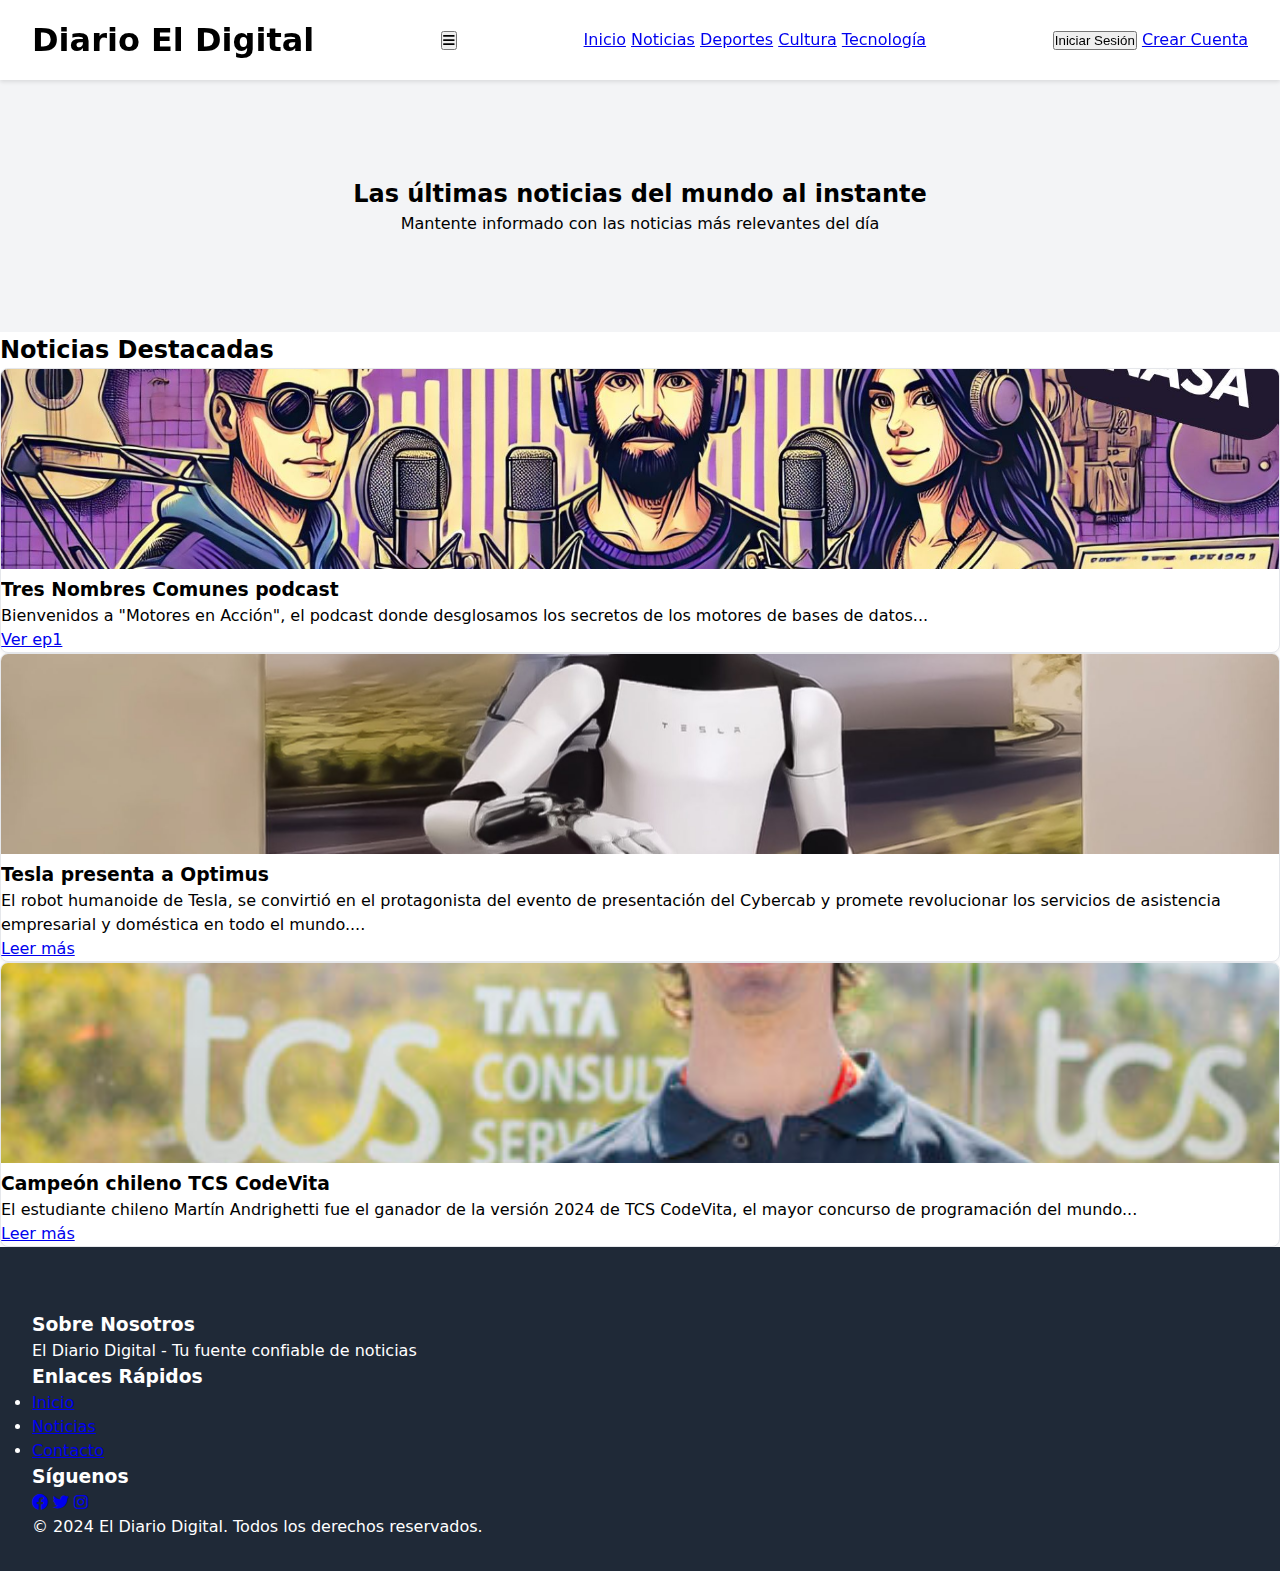
==== index.html @ 2bc535de "a" ====
<!DOCTYPE html>
<html lang="es">
<head>
    <meta charset="UTF-8">
    <meta name="viewport" content="width=device-width, initial-scale=1.0">
    <meta name="description" content="El Diario Digital - Noticias actualizadas">
    <title>Periódico El Digital</title>
    
    <!-- Favicon -->
    <link rel="icon" href="assets/images/Icon D.png" type="image/x-icon">
    
    <!-- Estilos -->
    <link rel="stylesheet" href="assets/css/main.css">
    
    <!-- Font Awesome -->
    <link rel="stylesheet" href="https://cdnjs.cloudflare.com/ajax/libs/font-awesome/6.0.0/css/all.min.css">
</head>
<body>
    <header class="header">
        <nav class="navbar container">
            <div class="navbar__logo">
                <h1>Diario El Digital</h1>
            </div>
            <button class="navbar__toggle" aria-label="Menú">
                <i class="fas fa-bars"></i>
            </button>
            <div class="navbar__menu">
                <a href="#inicio" class="navbar__link active">Inicio</a>
                <a href="#noticias" class="navbar__link">Noticias</a>
                <a href="#deportes" class="navbar__link">Deportes</a>
                <a href="#cultura" class="navbar__link">Cultura</a>
                <a href="#tecnologia" class="navbar__link">Tecnología</a>
            </div>
            <div class="navbar__auth">
                <button class="btn btn--login">Iniciar Sesión</button>
                <a href="registro.html" class="btn btn--primary">Crear Cuenta</a>
            </div>
        </nav>
    </header>

    <main>
        <section class="hero">
            <div class="hero__content container">
                <h2 class="hero__title">Las últimas noticias del mundo al instante</h2>
                <p class="hero__subtitle">Mantente informado con las noticias más relevantes del día</p>
            </div>
        </section>

        <section class="news container">
            <h2 class="section-title">Noticias Destacadas</h2>
            <div class="news__grid">
                <article class="news-card">
                    <img class="news-card__image" src="assets/images/noticia1.jpg" alt="Tres Nombres Comunes podcast">
                    <div class="news-card__content">
                        <h3 class="news-card__title">Tres Nombres Comunes podcast</h3>
                        <p class="news-card__text">Bienvenidos a "Motores en Acción", el podcast donde desglosamos los secretos de los motores de bases de datos...</p>
                        <a href="https://www.youtube.com/watch?v=zdRo7oSyA00&list=LL" class="btn btn--link">Ver ep1</a>
                    </div>
                </article>
                <article class="news-card">
                    <img class="news-card__image" src="assets/images/imagen1.jpg" alt="Tesla presenta a Optimus">
                    <div class="news-card__content">
                        <h3 class="news-card__title">Tesla presenta a Optimus</h3>
                        <p class="news-card__text">El robot humanoide de Tesla, se convirtió en el protagonista del evento de presentación del Cybercab y promete revolucionar los servicios de asistencia empresarial y doméstica en todo el mundo....</p>
                        <a href="#" class="btn btn--link">Leer más</a>
                    </div>
                </article>
                <article class="news-card">
                    <img class="news-card__image" src="assets/images/imagen3.jpg" alt="Campeón chileno TCS CodeVita">
                    <div class="news-card__content">
                        <h3 class="news-card__title">Campeón chileno TCS CodeVita</h3>
                        <p class="news-card__text">El estudiante chileno Martín Andrighetti fue el ganador de la versión 2024 de TCS CodeVita, el mayor concurso de programación del mundo...</p>
                        <a href="#" class="btn btn--link">Leer más</a>
                    </div>
                </article>
            </div>
        </section>
    </main>

    <footer class="footer">
        <div class="footer__content container">
            <div class="footer__section">
                <h3 class="footer__title">Sobre Nosotros</h3>
                <p>El Diario Digital - Tu fuente confiable de noticias</p>
            </div>
            <div class="footer__section">
                <h3 class="footer__title">Enlaces Rápidos</h3>
                <ul class="footer__links">
                    <li><a href="#inicio">Inicio</a></li>
                    <li><a href="#noticias">Noticias</a></li>
                    <li><a href="#contacto">Contacto</a></li>
                </ul>
            </div>
            <div class="footer__section">
                <h3 class="footer__title">Síguenos</h3>
                <div class="footer__social">
                    <a href="#" class="social-link"><i class="fab fa-facebook"></i></a>
                    <a href="#" class="social-link"><i class="fab fa-twitter"></i></a>
                    <a href="#" class="social-link"><i class="fab fa-instagram"></i></a>
                </div>
            </div>
        </div>
        <div class="footer__bottom">
            <p>&copy; 2024 El Diario Digital. Todos los derechos reservados.</p>
        </div>
    </footer>

    <div class="modal" id="loginModal" aria-hidden="true">
        <div class="modal__content">
            <button class="modal__close" aria-label="Cerrar">&times;</button>
            <h2 class="modal__title">Iniciar Sesión</h2>
            <form class="form" id="loginForm">
                <div class="form__group">
                    <label class="form__label" for="loginEmail">Correo Electrónico</label>
                    <input class="form__input" type="email" id="loginEmail" required>
                </div>
                <div class="form__group">
                    <label class="form__label" for="loginPassword">Contraseña</label>
                    <input class="form__input" type="password" id="loginPassword" required>
                </div>
                <button type="submit" class="btn btn--primary btn--block">Acceder</button>
                <button type="button" class="btn btn--secondary btn--block">Recuperar Contraseña</button>
            </form>
        </div>
    </div>

    <!-- Scripts -->
    <script src="assets/js/utils.js"></script>
    <script src="assets/js/components/modal.js"></script>
    <script src="assets/js/components/navigation.js"></script>
    <script src="assets/js/main.js"></script>
</body>
</html>
---- assets/css/main.css ----
/* Reset básico */
* {
    margin: 0;
    padding: 0;
    box-sizing: border-box;
}

body {
    font-family: system-ui, -apple-system, sans-serif;
    line-height: 1.5;
}

/* Navbar */
.navbar {
    display: flex;
    justify-content: space-between;
    align-items: center;
    padding: 1rem 2rem;
    background-color: #ffffff;
    box-shadow: 0 2px 4px rgba(0,0,0,0.1);
    position: sticky;
    top: 0;
    z-index: 100;
}

.logo h1 {
    margin: 0;
    font-size: 1.8rem;
    color: #2563eb;
    font-weight: bold;
}

.nav-links {
    display: flex;
    align-items: center;
    gap: 2rem;
}

.nav-links a {
    text-decoration: none;
    color: #4b5563;
    font-weight: 500;
    font-size: 1.1rem;
    padding: 0.5rem 1rem;
    border-radius: 0.375rem;
    transition: all 0.3s ease;
}

.nav-links a:hover {
    color: #2563eb;
    background-color: #f3f4f6;
}

.nav-links a.active {
    color: #2563eb;
    background-color: #eff6ff;
}

.auth-buttons {
    display: flex;
    align-items: center;
    gap: 1rem;
}

.login-btn {
    color: #2563eb;
    font-weight: 500;
    padding: 0.75rem 1.5rem;
    text-decoration: none;
    border-radius: 0.375rem;
    transition: all 0.3s ease;
}

.login-btn:hover {
    background-color: #eff6ff;
}

.register-btn {
    background-color: #2563eb;
    color: white;
    font-weight: 500;
    padding: 0.75rem 1.5rem;
    text-decoration: none;
    border-radius: 0.375rem;
    transition: all 0.3s ease;
}

.register-btn:hover {
    background-color: #1d4ed8;
}

/* Hero Section */
.hero {
    background-color: #f3f4f6;
    padding: 6rem 2rem;
    text-align: center;
}

.hero-content {
    max-width: 800px;
    margin: 0 auto;
}

.hero-content h2 {
    font-size: 2.5rem;
    margin-bottom: 1rem;
}

/* News Section */
.featured-news {
    padding: 4rem 2rem;
    max-width: 1200px;
    margin: 0 auto;
}

.featured-news h2 {
    font-size: 2rem;
    margin-bottom: 2rem;
}

.news-grid {
    display: grid;
    grid-template-columns: repeat(3, 1fr);
    gap: 2rem;
}

.news-card {
    border: 1px solid #e5e7eb;
    border-radius: 0.5rem;
    overflow: hidden;
    background: white;
    box-shadow: 0 2px 4px rgba(0,0,0,0.05);
}

.news-card img {
    width: 100%;
    height: 200px;
    object-fit: cover;
}

.news-content {
    padding: 1.5rem;
}

.news-content h3 {
    margin-bottom: 1rem;
    font-size: 1.25rem;
}

.news-content p {
    color: #666;
    margin-bottom: 1rem;
}

.read-more {
    color: #2563eb;
    text-decoration: none;
    font-weight: 500;
}

/* Footer */
.footer {
    background-color: #1f2937;
    color: white;
    padding: 4rem 2rem 2rem;
}

.footer-content {
    max-width: 1200px;
    margin: 0 auto;
    display: grid;
    grid-template-columns: repeat(3, 1fr);
    gap: 4rem;
}

.footer-section h3 {
    margin-bottom: 1.5rem;
    font-size: 1.25rem;
}

.footer-section ul {
    list-style: none;
}

.footer-section ul li {
    margin-bottom: 0.75rem;
}

.footer-section a {
    color: #e5e7eb;
    text-decoration: none;
}

.social-links {
    display: flex;
    gap: 1.5rem;
}

.social-links a {
    font-size: 1.5rem;
}

.footer-bottom {
    text-align: center;
    padding-top: 2rem;
    margin-top: 2rem;
    border-top: 1px solid #374151;
}

/* Modal */
.modal {
    display: none;
    position: fixed;
    top: 0;
    left: 0;
    width: 100%;
    height: 100%;
    background-color: rgba(0, 0, 0, 0.5);
    z-index: 1000;
}

.modal-content {
    background-color: white;
    margin: 15% auto;
    padding: 2rem;
    border-radius: 0.5rem;
    max-width: 500px;
    position: relative;
}

.close {
    position: absolute;
    right: 1.5rem;
    top: 1rem;
    font-size: 1.5rem;
    cursor: pointer;
    color: #666;
}

.login-form {
    display: flex;
    flex-direction: column;
    gap: 1.5rem;
}

.form-group {
    display: flex;
    flex-direction: column;
    gap: 0.5rem;
}

.form-group label {
    font-weight: 500;
}

.form-group input {
    padding: 0.75rem;
    border: 1px solid #e5e7eb;
    border-radius: 0.375rem;
    font-size: 1rem;
}

.submit-btn, .recover-btn {
    padding: 0.75rem;
    border: none;
    border-radius: 0.375rem;
    cursor: pointer;
    font-size: 1rem;
    font-weight: 500;
}

.submit-btn {
    background-color: #2563eb;
    color: white;
}

.recover-btn {
    background-color: #f3f4f6;
    color: #374151;
}

/* Responsive */
@media (max-width: 768px) {
    .news-grid {
        grid-template-columns: 1fr;
    }

    .footer-content {
        grid-template-columns: 1fr;
        gap: 2rem;
    }

    .navbar {
        padding: 1rem;
    }

    .logo h1 {
        font-size: 1.5rem;
    }

    .nav-links {
        display: none;
        position: absolute;
        top: 100%;
        left: 0;
        right: 0;
        background-color: white;
        flex-direction: column;
        padding: 1rem;
        box-shadow: 0 2px 4px rgba(0,0,0,0.1);
    }

    .nav-links.show {
        display: flex;
    }

    .auth-buttons {
        display: none;
        position: absolute;
        top: 100%;
        left: 0;
        right: 0;
        background-color: white;
        flex-direction: column;
        padding: 1rem;
        box-shadow: 0 2px 4px rgba(0,0,0,0.1);
    }

    .auth-buttons.show {
        display: flex;
    }

    .login-btn, .register-btn {
        width: 100%;
        text-align: center;
    }
}
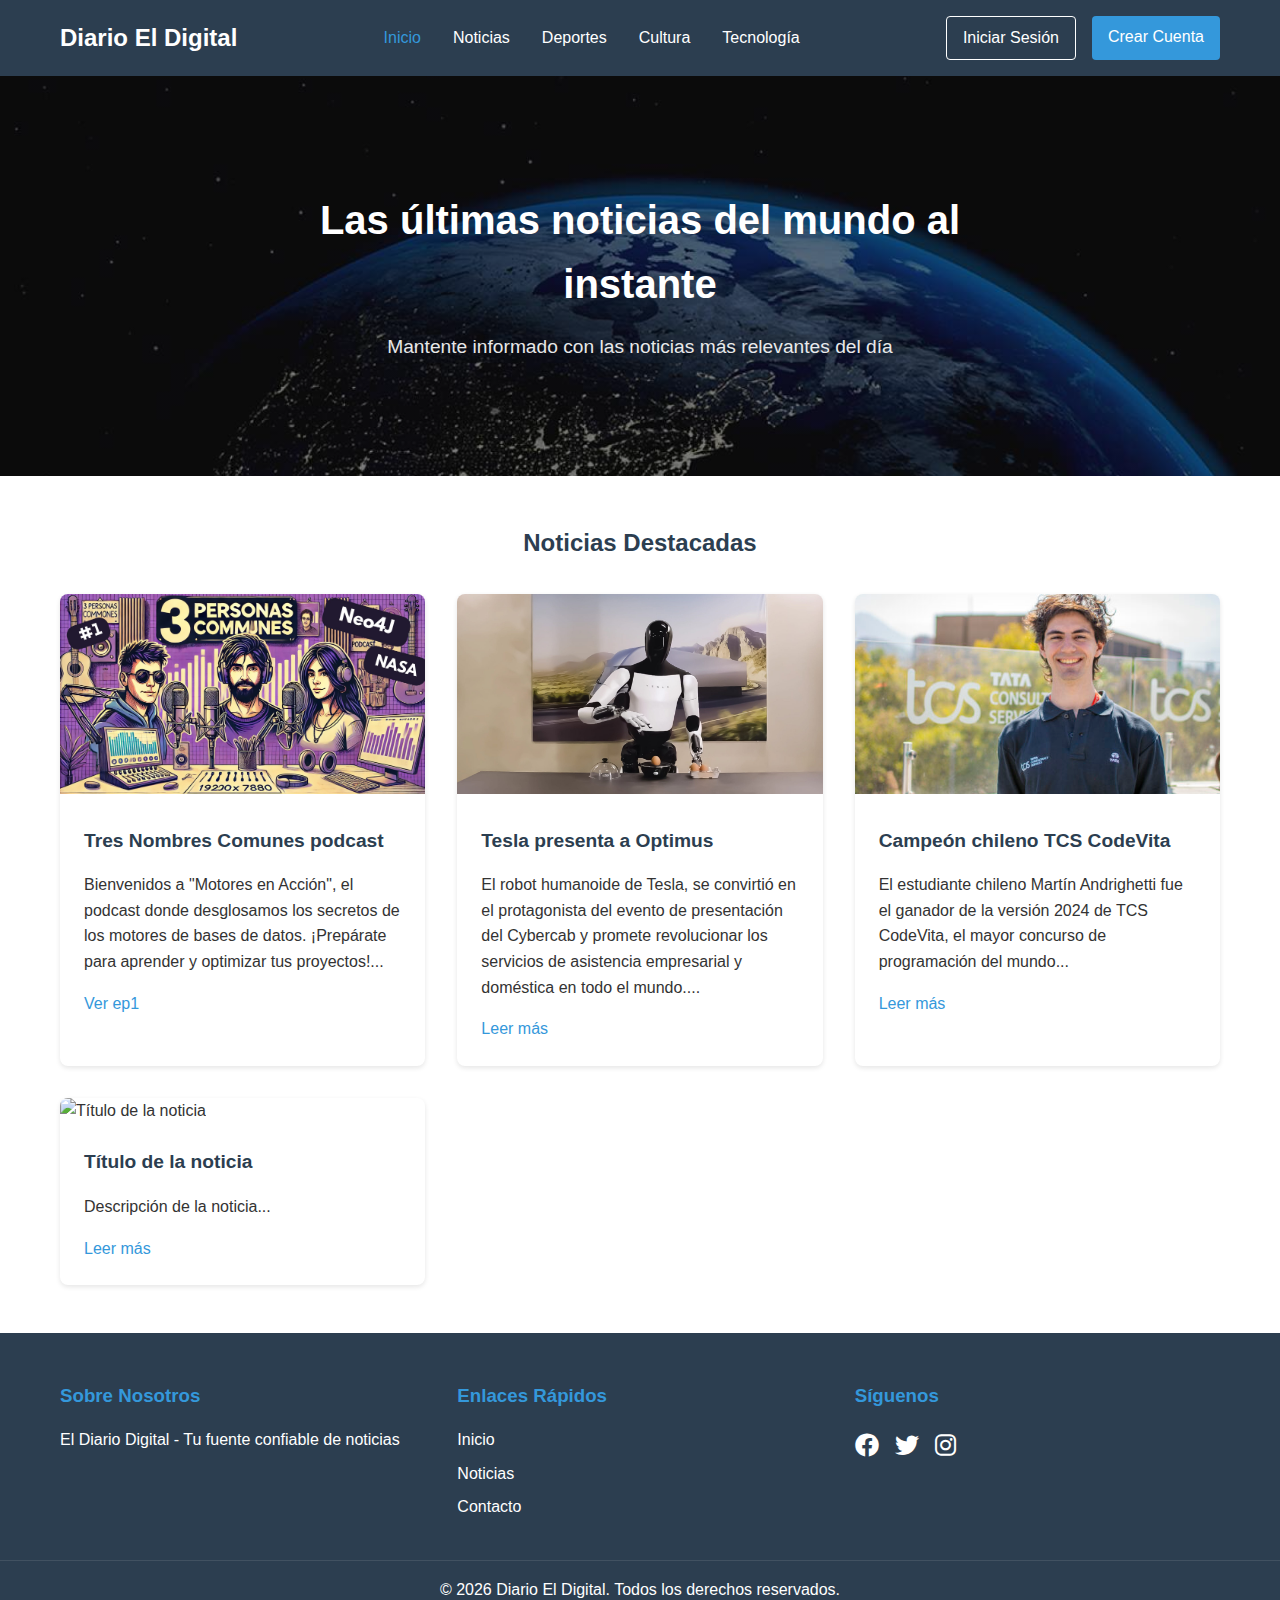
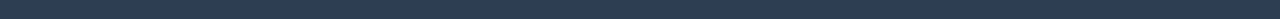
==== commit 844a31c3: "alv" ====
--- a/index.html
+++ b/index.html
@@ -3,131 +3,67 @@
 <head>
     <meta charset="UTF-8">
     <meta name="viewport" content="width=device-width, initial-scale=1.0">
-    <meta name="description" content="El Diario Digital - Noticias actualizadas">
     <title>Periódico El Digital</title>
-    
-    <!-- Favicon -->
     <link rel="icon" href="assets/images/Icon D.png" type="image/x-icon">
-    
-    <!-- Estilos -->
     <link rel="stylesheet" href="assets/css/main.css">
-    
-    <!-- Font Awesome -->
+    <link rel="stylesheet" href="assets/css/header.css">
+    <link rel="stylesheet" href="assets/css/footer.css">
+    <link rel="stylesheet" href="assets/css/news.css">
     <link rel="stylesheet" href="https://cdnjs.cloudflare.com/ajax/libs/font-awesome/6.0.0/css/all.min.css">
 </head>
 <body>
-    <header class="header">
-        <nav class="navbar container">
-            <div class="navbar__logo">
-                <h1>Diario El Digital</h1>
-            </div>
-            <button class="navbar__toggle" aria-label="Menú">
-                <i class="fas fa-bars"></i>
-            </button>
-            <div class="navbar__menu">
-                <a href="#inicio" class="navbar__link active">Inicio</a>
-                <a href="#noticias" class="navbar__link">Noticias</a>
-                <a href="#deportes" class="navbar__link">Deportes</a>
-                <a href="#cultura" class="navbar__link">Cultura</a>
-                <a href="#tecnologia" class="navbar__link">Tecnología</a>
-            </div>
-            <div class="navbar__auth">
-                <button class="btn btn--login">Iniciar Sesión</button>
-                <a href="registro.html" class="btn btn--primary">Crear Cuenta</a>
-            </div>
-        </nav>
-    </header>
+    <div id="header"></div>
 
     <main>
         <section class="hero">
-            <div class="hero__content container">
-                <h2 class="hero__title">Las últimas noticias del mundo al instante</h2>
-                <p class="hero__subtitle">Mantente informado con las noticias más relevantes del día</p>
+            <div class="hero-content">
+                <h2>Las últimas noticias del mundo al instante</h2>
+                <p>Mantente informado con las noticias más relevantes del día</p>
             </div>
         </section>
 
-        <section class="news container">
-            <h2 class="section-title">Noticias Destacadas</h2>
-            <div class="news__grid">
+        <section class="featured-news">
+            <h2>Noticias Destacadas</h2>
+            <div class="news-grid">
                 <article class="news-card">
-                    <img class="news-card__image" src="assets/images/noticia1.jpg" alt="Tres Nombres Comunes podcast">
-                    <div class="news-card__content">
-                        <h3 class="news-card__title">Tres Nombres Comunes podcast</h3>
-                        <p class="news-card__text">Bienvenidos a "Motores en Acción", el podcast donde desglosamos los secretos de los motores de bases de datos...</p>
-                        <a href="https://www.youtube.com/watch?v=zdRo7oSyA00&list=LL" class="btn btn--link">Ver ep1</a>
+                    <img src="assets/images/noticia1.jpg" alt="Noticia 1">
+                    <div class="news-content">
+                        <h3>Tres Nombres Comunes podcast</h3>
+                        <p>Bienvenidos a "Motores en Acción", el podcast donde desglosamos los secretos de los motores de bases de datos. ¡Prepárate para aprender y optimizar tus proyectos!...</p>
+                        <a href="https://www.youtube.com/watch?v=zdRo7oSyA00&list=LL" class="read-more">Ver ep1</a>
                     </div>
                 </article>
                 <article class="news-card">
-                    <img class="news-card__image" src="assets/images/imagen1.jpg" alt="Tesla presenta a Optimus">
-                    <div class="news-card__content">
-                        <h3 class="news-card__title">Tesla presenta a Optimus</h3>
-                        <p class="news-card__text">El robot humanoide de Tesla, se convirtió en el protagonista del evento de presentación del Cybercab y promete revolucionar los servicios de asistencia empresarial y doméstica en todo el mundo....</p>
-                        <a href="#" class="btn btn--link">Leer más</a>
+                    <img src="assets/images/imagen1.jpg" alt="Noticia 2">
+                    <div class="news-content">
+                        <h3>Tesla presenta a Optimus</h3>
+                        <p>El robot humanoide de Tesla, se convirtió en el protagonista del evento de presentación del Cybercab y promete revolucionar los servicios de asistencia empresarial y doméstica en todo el mundo....</p>
+                        <a href="#" class="read-more">Leer más</a>
                     </div>
                 </article>
                 <article class="news-card">
-                    <img class="news-card__image" src="assets/images/imagen3.jpg" alt="Campeón chileno TCS CodeVita">
-                    <div class="news-card__content">
-                        <h3 class="news-card__title">Campeón chileno TCS CodeVita</h3>
-                        <p class="news-card__text">El estudiante chileno Martín Andrighetti fue el ganador de la versión 2024 de TCS CodeVita, el mayor concurso de programación del mundo...</p>
-                        <a href="#" class="btn btn--link">Leer más</a>
+                    <img src="assets/images/imagen3.jpg" alt="Noticia 3">
+                    <div class="news-content">
+                        <h3>Campeón chileno TCS CodeVita</h3>
+                        <p>El estudiante chileno Martín Andrighetti fue el ganador de la versión 2024 de TCS CodeVita, el mayor concurso de programación del mundo...</p>
+                        <a href="#" class="read-more">Leer más</a>
+                    </div>
+                </article>
+                <article class="news-card">
+                    <img src="assets/images/tu-nueva-imagen.jpg" alt="Título de la noticia">
+                    <div class="news-content">
+                        <h3>Título de la noticia</h3>
+                        <p>Descripción de la noticia...</p>
+                        <a href="#" class="read-more">Leer más</a>
                     </div>
                 </article>
             </div>
         </section>
     </main>
 
-    <footer class="footer">
-        <div class="footer__content container">
-            <div class="footer__section">
-                <h3 class="footer__title">Sobre Nosotros</h3>
-                <p>El Diario Digital - Tu fuente confiable de noticias</p>
-            </div>
-            <div class="footer__section">
-                <h3 class="footer__title">Enlaces Rápidos</h3>
-                <ul class="footer__links">
-                    <li><a href="#inicio">Inicio</a></li>
-                    <li><a href="#noticias">Noticias</a></li>
-                    <li><a href="#contacto">Contacto</a></li>
-                </ul>
-            </div>
-            <div class="footer__section">
-                <h3 class="footer__title">Síguenos</h3>
-                <div class="footer__social">
-                    <a href="#" class="social-link"><i class="fab fa-facebook"></i></a>
-                    <a href="#" class="social-link"><i class="fab fa-twitter"></i></a>
-                    <a href="#" class="social-link"><i class="fab fa-instagram"></i></a>
-                </div>
-            </div>
-        </div>
-        <div class="footer__bottom">
-            <p>&copy; 2024 El Diario Digital. Todos los derechos reservados.</p>
-        </div>
-    </footer>
+    <div id="footer"></div>
 
-    <div class="modal" id="loginModal" aria-hidden="true">
-        <div class="modal__content">
-            <button class="modal__close" aria-label="Cerrar">&times;</button>
-            <h2 class="modal__title">Iniciar Sesión</h2>
-            <form class="form" id="loginForm">
-                <div class="form__group">
-                    <label class="form__label" for="loginEmail">Correo Electrónico</label>
-                    <input class="form__input" type="email" id="loginEmail" required>
-                </div>
-                <div class="form__group">
-                    <label class="form__label" for="loginPassword">Contraseña</label>
-                    <input class="form__input" type="password" id="loginPassword" required>
-                </div>
-                <button type="submit" class="btn btn--primary btn--block">Acceder</button>
-                <button type="button" class="btn btn--secondary btn--block">Recuperar Contraseña</button>
-            </form>
-        </div>
-    </div>
-
-    <!-- Scripts -->
-    <script src="assets/js/utils.js"></script>
-    <script src="assets/js/components/modal.js"></script>
-    <script src="assets/js/components/navigation.js"></script>
+    <script src="assets/js/components.js"></script>
     <script src="assets/js/main.js"></script>
 </body>
 </html> --- a/assets/css/main.css
+++ b/assets/css/main.css
@@ -1,4 +1,14 @@
-/* Reset básico */
+/* Variables globales */
+:root {
+    --primary-color: #2c3e50;
+    --secondary-color: #3498db;
+    --text-color: #333;
+    --light-gray: #f5f5f5;
+    --white: #ffffff;
+    --max-width: 1200px;
+}
+
+/* Reset y estilos base */
 * {
     margin: 0;
     padding: 0;
@@ -6,332 +16,24 @@
 }
 
 body {
-    font-family: system-ui, -apple-system, sans-serif;
-    line-height: 1.5;
+    font-family: 'Arial', sans-serif;
+    line-height: 1.6;
+    color: var(--text-color);
 }
 
-/* Navbar */
-.navbar {
-    display: flex;
-    justify-content: space-between;
-    align-items: center;
-    padding: 1rem 2rem;
-    background-color: #ffffff;
-    box-shadow: 0 2px 4px rgba(0,0,0,0.1);
-    position: sticky;
-    top: 0;
-    z-index: 100;
+/* Contenedores principales */
+.container {
+    max-width: var(--max-width);
+    margin: 0 auto;
+    padding: 0 20px;
 }
 
-.logo h1 {
-    margin: 0;
-    font-size: 1.8rem;
-    color: #2563eb;
-    font-weight: bold;
-}
-
-.nav-links {
-    display: flex;
-    align-items: center;
-    gap: 2rem;
-}
-
-.nav-links a {
-    text-decoration: none;
-    color: #4b5563;
-    font-weight: 500;
-    font-size: 1.1rem;
-    padding: 0.5rem 1rem;
-    border-radius: 0.375rem;
-    transition: all 0.3s ease;
-}
-
-.nav-links a:hover {
-    color: #2563eb;
-    background-color: #f3f4f6;
-}
-
-.nav-links a.active {
-    color: #2563eb;
-    background-color: #eff6ff;
-}
-
-.auth-buttons {
-    display: flex;
-    align-items: center;
-    gap: 1rem;
-}
-
-.login-btn {
-    color: #2563eb;
-    font-weight: 500;
-    padding: 0.75rem 1.5rem;
-    text-decoration: none;
-    border-radius: 0.375rem;
-    transition: all 0.3s ease;
-}
-
-.login-btn:hover {
-    background-color: #eff6ff;
-}
-
-.register-btn {
-    background-color: #2563eb;
-    color: white;
-    font-weight: 500;
-    padding: 0.75rem 1.5rem;
-    text-decoration: none;
-    border-radius: 0.375rem;
-    transition: all 0.3s ease;
-}
-
-.register-btn:hover {
-    background-color: #1d4ed8;
-}
-
-/* Hero Section */
-.hero {
-    background-color: #f3f4f6;
-    padding: 6rem 2rem;
+/* Utilidades */
+.text-center {
     text-align: center;
 }
 
-.hero-content {
-    max-width: 800px;
-    margin: 0 auto;
-}
-
-.hero-content h2 {
-    font-size: 2.5rem;
-    margin-bottom: 1rem;
-}
-
-/* News Section */
-.featured-news {
-    padding: 4rem 2rem;
-    max-width: 1200px;
-    margin: 0 auto;
-}
-
-.featured-news h2 {
-    font-size: 2rem;
-    margin-bottom: 2rem;
-}
-
-.news-grid {
-    display: grid;
-    grid-template-columns: repeat(3, 1fr);
-    gap: 2rem;
-}
-
-.news-card {
-    border: 1px solid #e5e7eb;
-    border-radius: 0.5rem;
-    overflow: hidden;
-    background: white;
-    box-shadow: 0 2px 4px rgba(0,0,0,0.05);
-}
-
-.news-card img {
-    width: 100%;
-    height: 200px;
-    object-fit: cover;
-}
-
-.news-content {
-    padding: 1.5rem;
-}
-
-.news-content h3 {
-    margin-bottom: 1rem;
-    font-size: 1.25rem;
-}
-
-.news-content p {
-    color: #666;
-    margin-bottom: 1rem;
-}
-
-.read-more {
-    color: #2563eb;
-    text-decoration: none;
-    font-weight: 500;
-}
-
-/* Footer */
-.footer {
-    background-color: #1f2937;
-    color: white;
-    padding: 4rem 2rem 2rem;
-}
-
-.footer-content {
-    max-width: 1200px;
-    margin: 0 auto;
-    display: grid;
-    grid-template-columns: repeat(3, 1fr);
-    gap: 4rem;
-}
-
-.footer-section h3 {
-    margin-bottom: 1.5rem;
-    font-size: 1.25rem;
-}
-
-.footer-section ul {
-    list-style: none;
-}
-
-.footer-section ul li {
-    margin-bottom: 0.75rem;
-}
-
-.footer-section a {
-    color: #e5e7eb;
-    text-decoration: none;
-}
-
-.social-links {
-    display: flex;
-    gap: 1.5rem;
-}
-
-.social-links a {
-    font-size: 1.5rem;
-}
-
-.footer-bottom {
-    text-align: center;
-    padding-top: 2rem;
-    margin-top: 2rem;
-    border-top: 1px solid #374151;
-}
-
-/* Modal */
-.modal {
-    display: none;
-    position: fixed;
-    top: 0;
-    left: 0;
-    width: 100%;
-    height: 100%;
-    background-color: rgba(0, 0, 0, 0.5);
-    z-index: 1000;
-}
-
-.modal-content {
-    background-color: white;
-    margin: 15% auto;
-    padding: 2rem;
-    border-radius: 0.5rem;
-    max-width: 500px;
-    position: relative;
-}
-
-.close {
-    position: absolute;
-    right: 1.5rem;
-    top: 1rem;
-    font-size: 1.5rem;
-    cursor: pointer;
-    color: #666;
-}
-
-.login-form {
-    display: flex;
-    flex-direction: column;
-    gap: 1.5rem;
-}
-
-.form-group {
-    display: flex;
-    flex-direction: column;
-    gap: 0.5rem;
-}
-
-.form-group label {
-    font-weight: 500;
-}
-
-.form-group input {
-    padding: 0.75rem;
-    border: 1px solid #e5e7eb;
-    border-radius: 0.375rem;
-    font-size: 1rem;
-}
-
-.submit-btn, .recover-btn {
-    padding: 0.75rem;
-    border: none;
-    border-radius: 0.375rem;
-    cursor: pointer;
-    font-size: 1rem;
-    font-weight: 500;
-}
-
-.submit-btn {
-    background-color: #2563eb;
-    color: white;
-}
-
-.recover-btn {
-    background-color: #f3f4f6;
-    color: #374151;
-}
-
-/* Responsive */
-@media (max-width: 768px) {
-    .news-grid {
-        grid-template-columns: 1fr;
-    }
-
-    .footer-content {
-        grid-template-columns: 1fr;
-        gap: 2rem;
-    }
-
-    .navbar {
-        padding: 1rem;
-    }
-
-    .logo h1 {
-        font-size: 1.5rem;
-    }
-
-    .nav-links {
-        display: none;
-        position: absolute;
-        top: 100%;
-        left: 0;
-        right: 0;
-        background-color: white;
-        flex-direction: column;
-        padding: 1rem;
-        box-shadow: 0 2px 4px rgba(0,0,0,0.1);
-    }
-
-    .nav-links.show {
-        display: flex;
-    }
-
-    .auth-buttons {
-        display: none;
-        position: absolute;
-        top: 100%;
-        left: 0;
-        right: 0;
-        background-color: white;
-        flex-direction: column;
-        padding: 1rem;
-        box-shadow: 0 2px 4px rgba(0,0,0,0.1);
-    }
-
-    .auth-buttons.show {
-        display: flex;
-    }
-
-    .login-btn, .register-btn {
-        width: 100%;
-        text-align: center;
-    }
-} +.mt-1 { margin-top: 1rem; }
+.mt-2 { margin-top: 2rem; }
+.mb-1 { margin-bottom: 1rem; }
+.mb-2 { margin-bottom: 2rem; } --- a/assets/css/header.css
+++ b/assets/css/header.css
@@ -0,0 +1,92 @@
+/* Header y Navegación */
+.navbar {
+    background-color: var(--primary-color);
+    padding: 1rem 0;
+    position: sticky;
+    top: 0;
+    z-index: 1000;
+}
+
+.navbar .container {
+    display: flex;
+    justify-content: space-between;
+    align-items: center;
+}
+
+.logo h1 {
+    color: var(--white);
+    font-size: 1.5rem;
+    margin: 0;
+}
+
+.nav-links {
+    display: flex;
+    gap: 2rem;
+}
+
+.nav-links a {
+    color: var(--white);
+    text-decoration: none;
+    font-weight: 500;
+    transition: color 0.3s ease;
+}
+
+.nav-links a:hover,
+.nav-links a.active {
+    color: var(--secondary-color);
+}
+
+.auth-buttons {
+    display: flex;
+    gap: 1rem;
+}
+
+.auth-buttons a {
+    padding: 0.5rem 1rem;
+    border-radius: 4px;
+    text-decoration: none;
+    font-weight: 500;
+    transition: all 0.3s ease;
+}
+
+.login-btn {
+    color: var(--white);
+    border: 1px solid var(--white);
+}
+
+.login-btn:hover {
+    background-color: var(--white);
+    color: var(--primary-color);
+}
+
+.register-btn {
+    background-color: var(--secondary-color);
+    color: var(--white);
+}
+
+.register-btn:hover {
+    background-color: #2980b9;
+}
+
+/* Responsive */
+@media (max-width: 768px) {
+    .navbar .container {
+        flex-direction: column;
+        gap: 1rem;
+    }
+
+    .nav-links {
+        flex-direction: column;
+        text-align: center;
+        gap: 1rem;
+    }
+
+    .auth-buttons {
+        flex-direction: column;
+        width: 100%;
+    }
+
+    .auth-buttons a {
+        text-align: center;
+    }
+} --- a/assets/css/footer.css
+++ b/assets/css/footer.css
@@ -0,0 +1,73 @@
+/* Footer */
+footer {
+    background-color: var(--primary-color);
+    color: var(--white);
+    padding: 3rem 0 1rem;
+    margin-top: 3rem;
+}
+
+.footer-content {
+    display: grid;
+    grid-template-columns: repeat(auto-fit, minmax(250px, 1fr));
+    gap: 2rem;
+    max-width: var(--max-width);
+    margin: 0 auto;
+    padding: 0 20px;
+}
+
+.footer-section h3 {
+    color: var(--secondary-color);
+    margin-bottom: 1rem;
+}
+
+.footer-section ul {
+    list-style: none;
+}
+
+.footer-section ul li {
+    margin-bottom: 0.5rem;
+}
+
+.footer-section a {
+    color: var(--white);
+    text-decoration: none;
+    transition: color 0.3s ease;
+}
+
+.footer-section a:hover {
+    color: var(--secondary-color);
+}
+
+.social-links {
+    display: flex;
+    gap: 1rem;
+}
+
+.social-links a {
+    color: var(--white);
+    font-size: 1.5rem;
+    transition: color 0.3s ease;
+}
+
+.social-links a:hover {
+    color: var(--secondary-color);
+}
+
+.footer-bottom {
+    text-align: center;
+    margin-top: 2rem;
+    padding-top: 1rem;
+    border-top: 1px solid rgba(255, 255, 255, 0.1);
+}
+
+/* Responsive */
+@media (max-width: 768px) {
+    .footer-content {
+        grid-template-columns: 1fr;
+        text-align: center;
+    }
+
+    .social-links {
+        justify-content: center;
+    }
+} --- a/assets/css/news.css
+++ b/assets/css/news.css
@@ -0,0 +1,112 @@
+/* Hero Section */
+.hero {
+    background: linear-gradient(rgba(0, 0, 0, 0.5), rgba(0, 0, 0, 0.5)), url('../images/Mundo.jpg');
+    background-size: cover;
+    background-position: center;
+    height: 400px;
+    display: flex;
+    align-items: center;
+    justify-content: center;
+    text-align: center;
+    color: var(--white);
+    margin-bottom: 3rem;
+}
+
+.hero-content {
+    max-width: 800px;
+    padding: 0 20px;
+}
+
+.hero-content h2 {
+    font-size: 2.5rem;
+    margin-bottom: 1rem;
+}
+
+.hero-content p {
+    font-size: 1.2rem;
+    opacity: 0.9;
+}
+
+/* Featured News Section */
+.featured-news {
+    max-width: var(--max-width);
+    margin: 0 auto;
+    padding: 0 20px;
+}
+
+.featured-news h2 {
+    text-align: center;
+    margin-bottom: 2rem;
+    color: var(--primary-color);
+}
+
+.news-grid {
+    display: grid;
+    grid-template-columns: repeat(auto-fit, minmax(300px, 1fr));
+    gap: 2rem;
+}
+
+.news-card {
+    background: var(--white);
+    border-radius: 8px;
+    overflow: hidden;
+    box-shadow: 0 2px 5px rgba(0, 0, 0, 0.1);
+    transition: transform 0.3s ease;
+}
+
+.news-card:hover {
+    transform: translateY(-5px);
+}
+
+.news-card img {
+    width: 100%;
+    height: 200px;
+    object-fit: cover;
+}
+
+.news-content {
+    padding: 1.5rem;
+}
+
+.news-content h3 {
+    color: var(--primary-color);
+    margin-bottom: 1rem;
+    font-size: 1.2rem;
+}
+
+.news-content p {
+    color: var(--text-color);
+    margin-bottom: 1rem;
+    line-height: 1.6;
+}
+
+.read-more {
+    display: inline-block;
+    color: var(--secondary-color);
+    text-decoration: none;
+    font-weight: 500;
+    transition: color 0.3s ease;
+}
+
+.read-more:hover {
+    color: #2980b9;
+}
+
+/* Responsive */
+@media (max-width: 768px) {
+    .hero {
+        height: 300px;
+    }
+
+    .hero-content h2 {
+        font-size: 2rem;
+    }
+
+    .hero-content p {
+        font-size: 1rem;
+    }
+
+    .news-grid {
+        grid-template-columns: 1fr;
+    }
+} 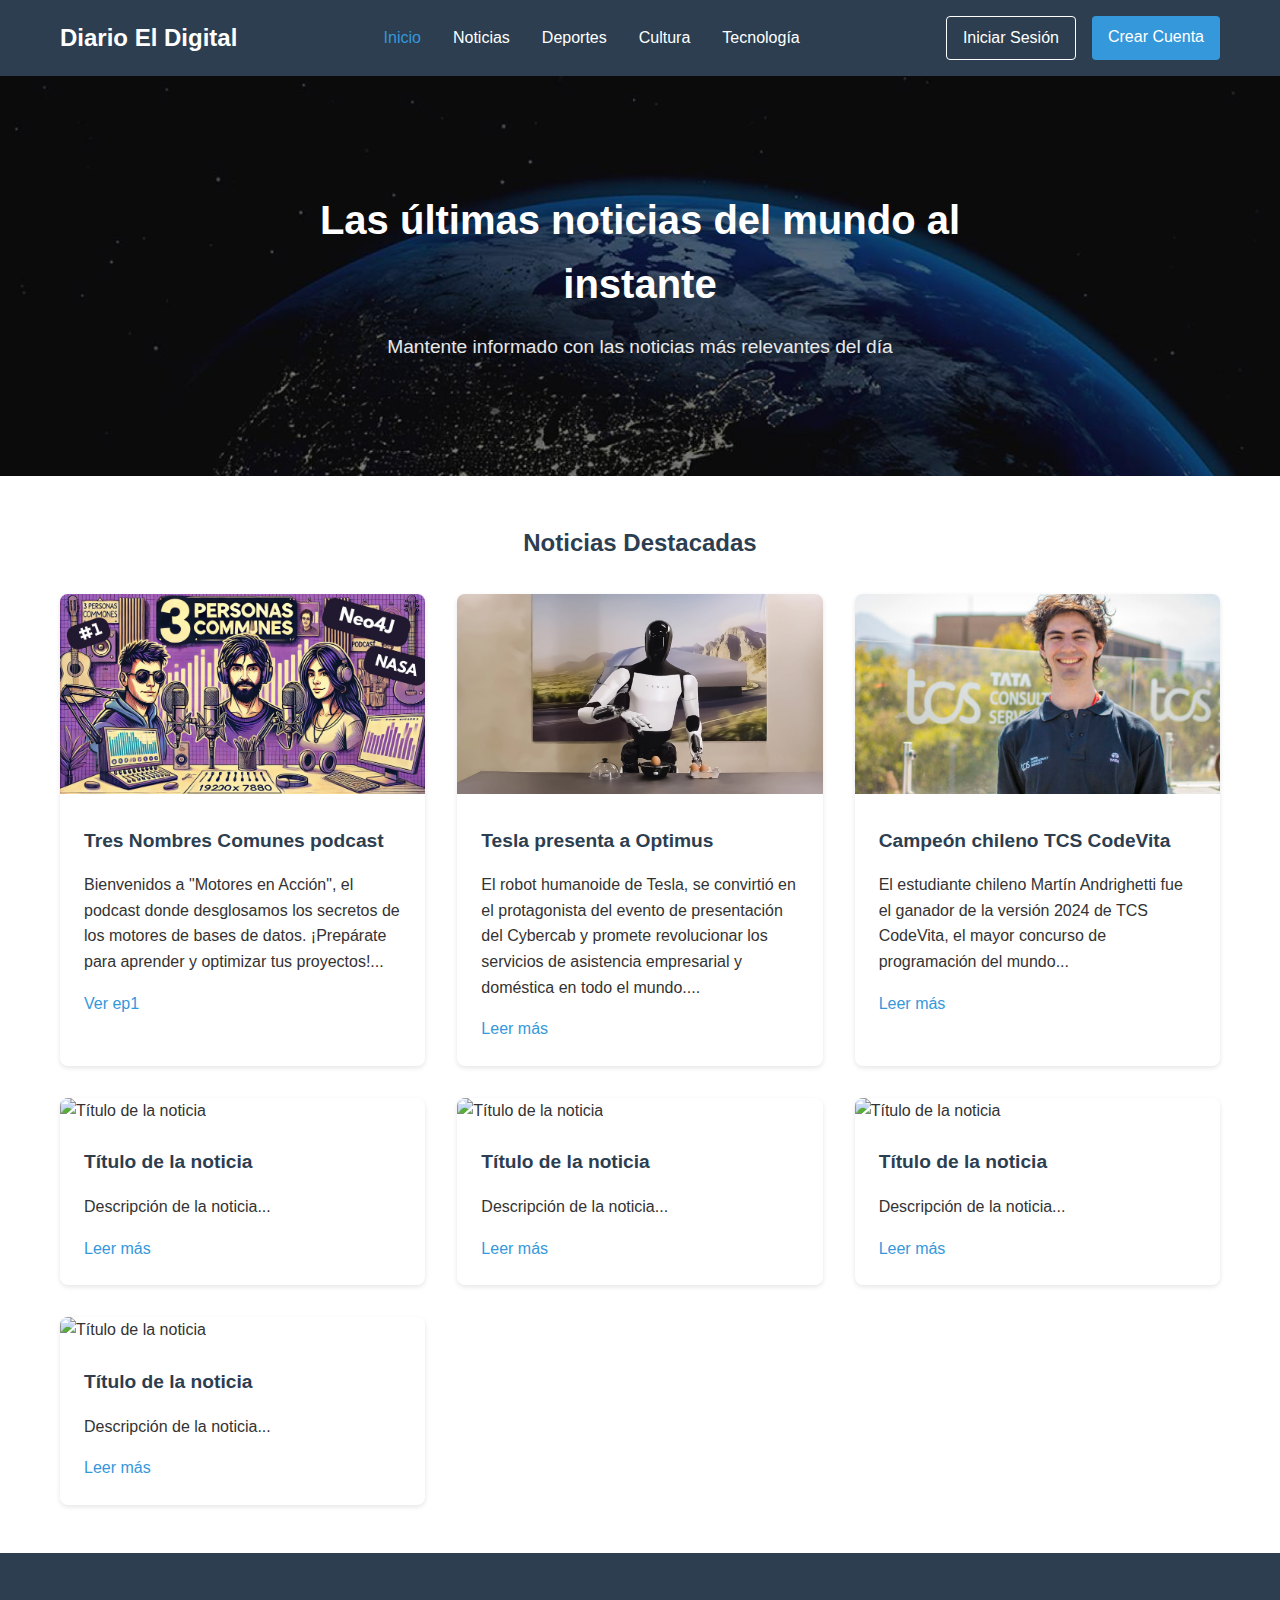
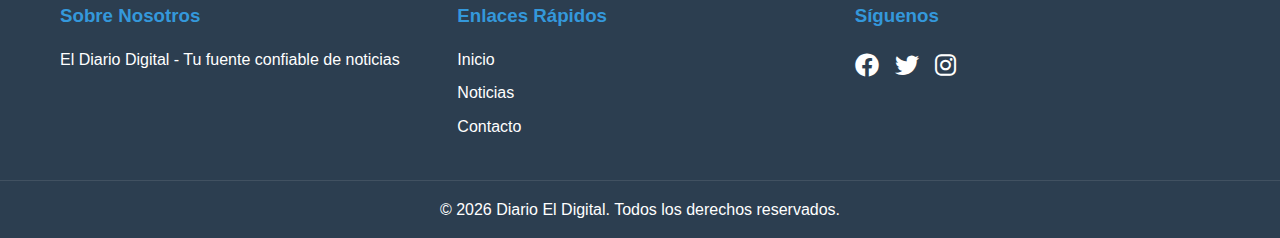
==== commit ded7914f: "a" ====
--- a/index.html
+++ b/index.html
@@ -38,7 +38,7 @@
                     <div class="news-content">
                         <h3>Tesla presenta a Optimus</h3>
                         <p>El robot humanoide de Tesla, se convirtió en el protagonista del evento de presentación del Cybercab y promete revolucionar los servicios de asistencia empresarial y doméstica en todo el mundo....</p>
-                        <a href="#" class="read-more">Leer más</a>
+                        <a href="https://es.wired.com/articulos/tesla-presenta-a-optimus-su-robot-humanoide-que-puede-hacer-cuanto-costara-y-que-tan-autonomo-es"class="read-more">Leer más</a>
                     </div>
                 </article>
                 <article class="news-card">
@@ -46,6 +46,30 @@
                     <div class="news-content">
                         <h3>Campeón chileno TCS CodeVita</h3>
                         <p>El estudiante chileno Martín Andrighetti fue el ganador de la versión 2024 de TCS CodeVita, el mayor concurso de programación del mundo...</p>
+                        <a href="#" class="read-more">Leer más</a>
+                    </div>
+                </article>
+                <article class="news-card">
+                    <img src="assets/images/tu-nueva-imagen.jpg" alt="Título de la noticia">
+                    <div class="news-content">
+                        <h3>Título de la noticia</h3>
+                        <p>Descripción de la noticia...</p>
+                        <a href="#" class="read-more">Leer más</a>
+                    </div>
+                </article>
+                <article class="news-card">
+                    <img src="assets/images/tu-nueva-imagen.jpg" alt="Título de la noticia">
+                    <div class="news-content">
+                        <h3>Título de la noticia</h3>
+                        <p>Descripción de la noticia...</p>
+                        <a href="#" class="read-more">Leer más</a>
+                    </div>
+                </article>
+                <article class="news-card">
+                    <img src="assets/images/tu-nueva-imagen.jpg" alt="Título de la noticia">
+                    <div class="news-content">
+                        <h3>Título de la noticia</h3>
+                        <p>Descripción de la noticia...</p>
                         <a href="#" class="read-more">Leer más</a>
                     </div>
                 </article>
--- a/assets/css/header.css
+++ b/assets/css/header.css
@@ -68,6 +68,17 @@
     background-color: #2980b9;
 }
 
+/* Mobile Menu Styles */
+.mobile-menu-btn {
+    display: none;
+    background: none;
+    border: none;
+    color: var(--white);
+    font-size: 1.5rem;
+    cursor: pointer;
+    padding: 0.5rem;
+}
+
 /* Responsive */
 @media (max-width: 768px) {
     .navbar .container {
@@ -76,9 +87,19 @@
     }
 
     .nav-links {
+        display: none;
+        width: 100%;
         flex-direction: column;
-        text-align: center;
-        gap: 1rem;
+        align-items: center;
+        padding: 1rem 0;
+    }
+
+    .nav-links.show {
+        display: flex;
+    }
+
+    .navbar .container {
+        flex-wrap: wrap;
     }
 
     .auth-buttons {
@@ -89,4 +110,8 @@
     .auth-buttons a {
         text-align: center;
     }
+
+    .mobile-menu-btn {
+        display: block;
+    }
 } 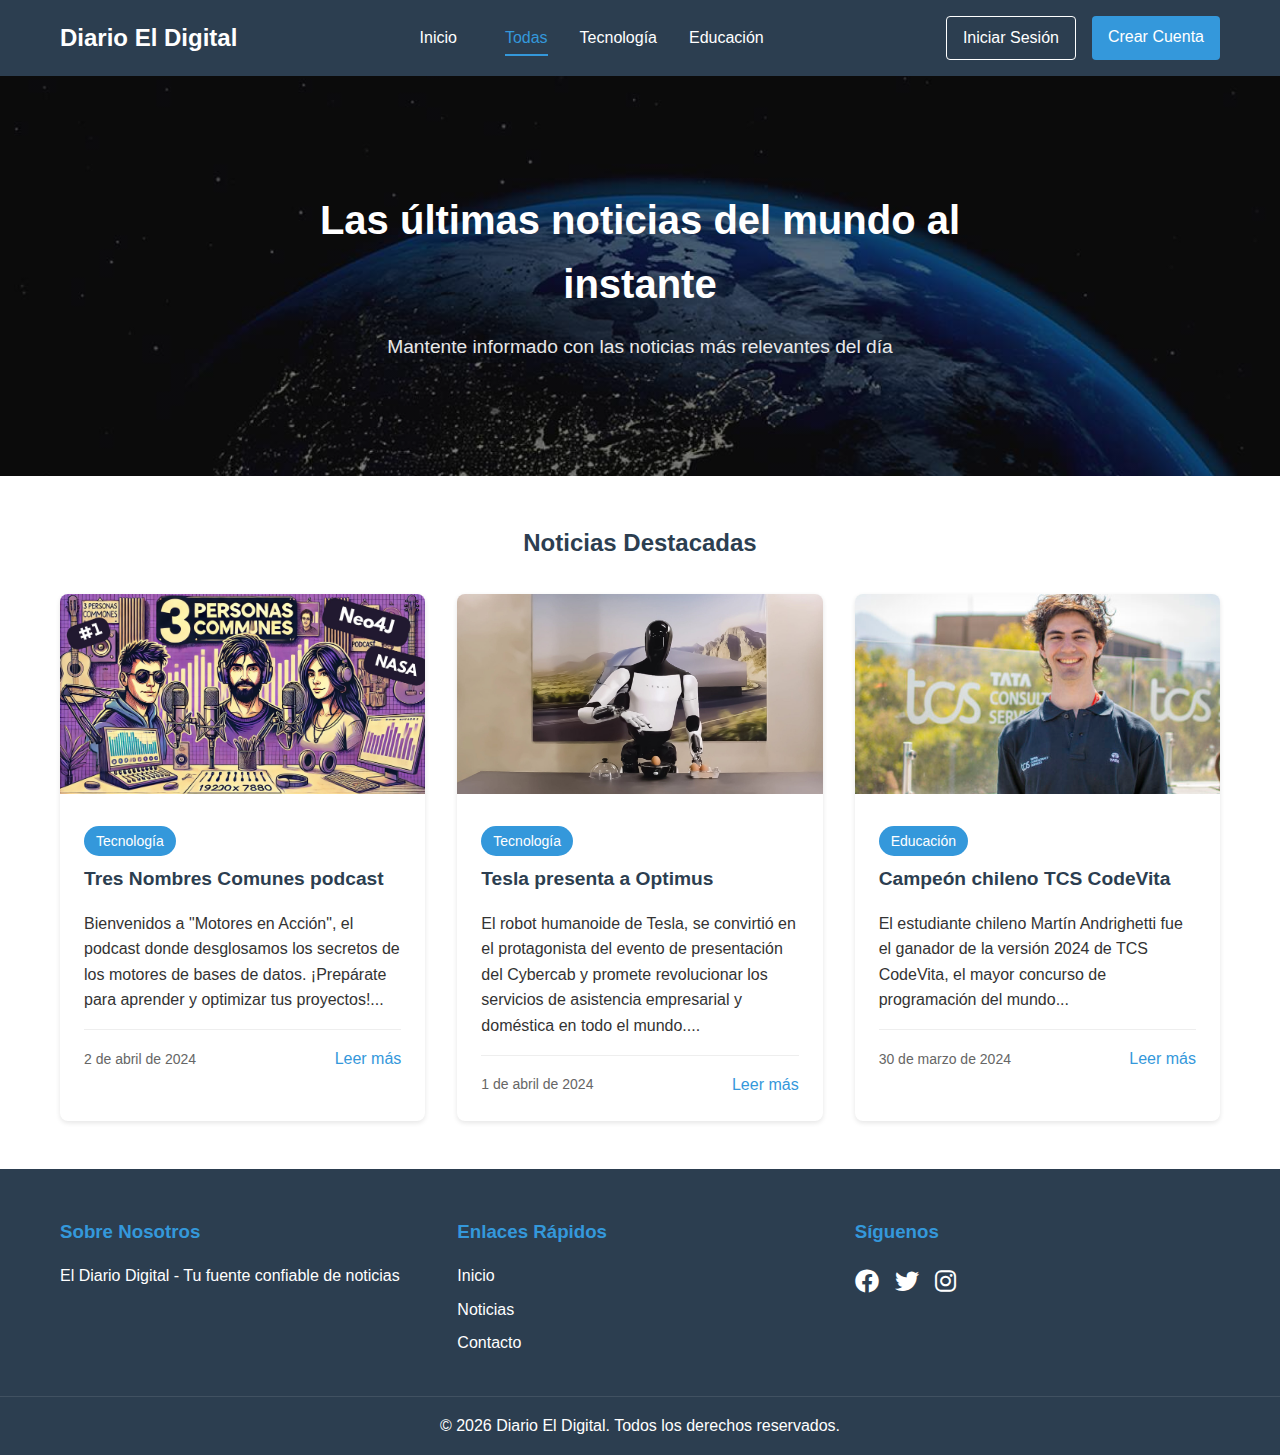
==== commit c3d7b618: "a" ====
--- a/index.html
+++ b/index.html
@@ -9,6 +9,7 @@
     <link rel="stylesheet" href="assets/css/header.css">
     <link rel="stylesheet" href="assets/css/footer.css">
     <link rel="stylesheet" href="assets/css/news.css">
+
     <link rel="stylesheet" href="https://cdnjs.cloudflare.com/ajax/libs/font-awesome/6.0.0/css/all.min.css">
 </head>
 <body>
@@ -25,69 +26,14 @@
         <section class="featured-news">
             <h2>Noticias Destacadas</h2>
             <div class="news-grid">
-                <article class="news-card">
-                    <img src="assets/images/noticia1.jpg" alt="Noticia 1">
-                    <div class="news-content">
-                        <h3>Tres Nombres Comunes podcast</h3>
-                        <p>Bienvenidos a "Motores en Acción", el podcast donde desglosamos los secretos de los motores de bases de datos. ¡Prepárate para aprender y optimizar tus proyectos!...</p>
-                        <a href="https://www.youtube.com/watch?v=zdRo7oSyA00&list=LL" class="read-more">Ver ep1</a>
-                    </div>
-                </article>
-                <article class="news-card">
-                    <img src="assets/images/imagen1.jpg" alt="Noticia 2">
-                    <div class="news-content">
-                        <h3>Tesla presenta a Optimus</h3>
-                        <p>El robot humanoide de Tesla, se convirtió en el protagonista del evento de presentación del Cybercab y promete revolucionar los servicios de asistencia empresarial y doméstica en todo el mundo....</p>
-                        <a href="https://es.wired.com/articulos/tesla-presenta-a-optimus-su-robot-humanoide-que-puede-hacer-cuanto-costara-y-que-tan-autonomo-es"class="read-more">Leer más</a>
-                    </div>
-                </article>
-                <article class="news-card">
-                    <img src="assets/images/imagen3.jpg" alt="Noticia 3">
-                    <div class="news-content">
-                        <h3>Campeón chileno TCS CodeVita</h3>
-                        <p>El estudiante chileno Martín Andrighetti fue el ganador de la versión 2024 de TCS CodeVita, el mayor concurso de programación del mundo...</p>
-                        <a href="#" class="read-more">Leer más</a>
-                    </div>
-                </article>
-                <article class="news-card">
-                    <img src="assets/images/tu-nueva-imagen.jpg" alt="Título de la noticia">
-                    <div class="news-content">
-                        <h3>Título de la noticia</h3>
-                        <p>Descripción de la noticia...</p>
-                        <a href="#" class="read-more">Leer más</a>
-                    </div>
-                </article>
-                <article class="news-card">
-                    <img src="assets/images/tu-nueva-imagen.jpg" alt="Título de la noticia">
-                    <div class="news-content">
-                        <h3>Título de la noticia</h3>
-                        <p>Descripción de la noticia...</p>
-                        <a href="#" class="read-more">Leer más</a>
-                    </div>
-                </article>
-                <article class="news-card">
-                    <img src="assets/images/tu-nueva-imagen.jpg" alt="Título de la noticia">
-                    <div class="news-content">
-                        <h3>Título de la noticia</h3>
-                        <p>Descripción de la noticia...</p>
-                        <a href="#" class="read-more">Leer más</a>
-                    </div>
-                </article>
-                <article class="news-card">
-                    <img src="assets/images/tu-nueva-imagen.jpg" alt="Título de la noticia">
-                    <div class="news-content">
-                        <h3>Título de la noticia</h3>
-                        <p>Descripción de la noticia...</p>
-                        <a href="#" class="read-more">Leer más</a>
-                    </div>
-                </article>
+                <!-- El contenido se generará dinámicamente desde noticias.js -->
             </div>
         </section>
     </main>
 
     <div id="footer"></div>
 
-    <script src="assets/js/components.js"></script>
+    <script src="assets/js/data/noticias.js"></script>
     <script src="assets/js/main.js"></script>
 </body>
 </html> --- a/assets/css/header.css
+++ b/assets/css/header.css
@@ -114,4 +114,35 @@
     .mobile-menu-btn {
         display: block;
     }
+}
+
+.category-filters {
+    display: flex;
+    gap: 2rem;
+    margin-left: 1rem;
+}
+
+.category-filters .nav-link {
+    position: relative;
+}
+
+.category-filters .nav-link.active::after {
+    content: '';
+    position: absolute;
+    bottom: -5px;
+    left: 0;
+    width: 100%;
+    height: 2px;
+    background-color: var(--secondary-color);
+}
+
+/* Ajustar el responsive */
+@media (max-width: 768px) {
+    .category-filters {
+        flex-direction: column;
+        gap: 1rem;
+        margin-left: 0;
+        width: 100%;
+        text-align: center;
+    }
 } --- a/assets/css/news.css
+++ b/assets/css/news.css
@@ -109,4 +109,55 @@
     .news-grid {
         grid-template-columns: 1fr;
     }
+}
+
+/* Filtros de noticias */
+
+.news-filters {
+    display: flex;
+    gap: 1rem;
+    margin-bottom: 2rem;
+    flex-wrap: wrap;
+    justify-content: center;
+}
+
+.filter-btn {
+    padding: 0.5rem 1rem;
+    border: 1px solid var(--primary-color);
+    background: none;
+    color: var(--primary-color);
+    border-radius: 2rem;
+    cursor: pointer;
+    transition: all 0.3s ease;
+}
+
+.filter-btn:hover,
+.filter-btn.active {
+    background-color: var(--primary-color);
+    color: var(--white);
+}
+
+
+.news-category {
+    display: inline-block;
+    background-color: var(--secondary-color);
+    color: var(--white);
+    padding: 0.25rem 0.75rem;
+    border-radius: 1rem;
+    font-size: 0.875rem;
+    margin-bottom: 0.5rem;
+}
+
+.news-footer {
+    display: flex;
+    justify-content: space-between;
+    align-items: center;
+    margin-top: 1rem;
+    padding-top: 1rem;
+    border-top: 1px solid #eee;
+}
+
+.news-date {
+    color: #666;
+    font-size: 0.875rem;
 } 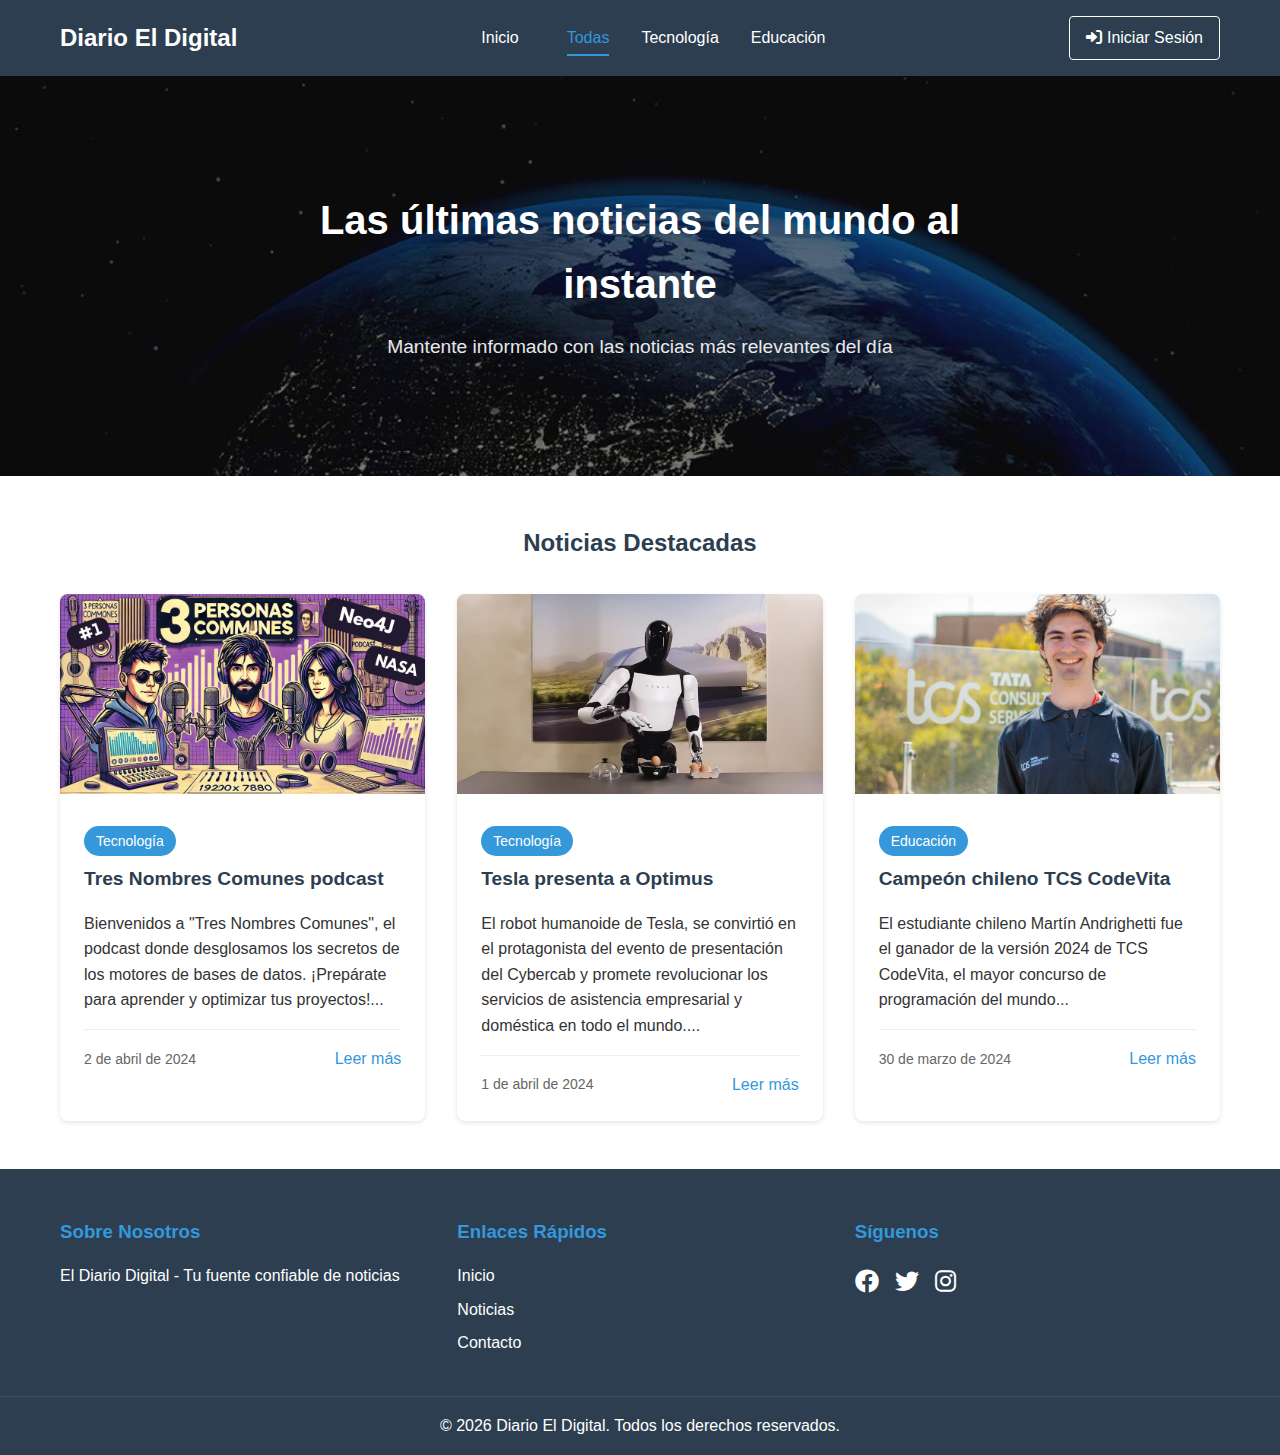
==== commit 778fb23d: "a" ====
--- a/index.html
+++ b/index.html
@@ -33,7 +33,49 @@
 
     <div id="footer"></div>
 
+    <!-- Modal de Login -->
+    <div id="loginModal" class="modal">
+        <div class="modal-content">
+            <div class="modal-header">
+                <h2>Iniciar Sesión</h2>
+                <button class="close-modal">
+                    <i class="fas fa-times"></i>
+                </button>
+            </div>
+            <form id="loginForm" class="login-form">
+                <div class="form-group">
+                    <label for="username">
+                        <i class="fas fa-user"></i>
+                        Usuario
+                    </label>
+                    <input type="text" id="username" name="username" required 
+                           placeholder="Ingresa tu usuario">
+                </div>
+
+                <div class="form-group">
+                    <label for="password">
+                        <i class="fas fa-lock"></i>
+                        Contraseña
+                    </label>
+                    <div class="password-input">
+                        <input type="password" id="password" name="password" required 
+                               placeholder="Ingresa tu contraseña">
+                        <button type="button" class="toggle-password">
+                            <i class="fas fa-eye"></i>
+                        </button>
+                    </div>
+                </div>
+
+                <button type="submit" class="submit-btn">
+                    <i class="fas fa-sign-in-alt"></i>
+                    Iniciar Sesión
+                </button>
+            </form>
+        </div>
+    </div>
+
     <script src="assets/js/data/noticias.js"></script>
+    <script src="assets/js/auth.js"></script>
     <script src="assets/js/main.js"></script>
 </body>
 </html> --- a/assets/css/main.css
+++ b/assets/css/main.css
@@ -36,4 +36,101 @@
 .mt-1 { margin-top: 1rem; }
 .mt-2 { margin-top: 2rem; }
 .mb-1 { margin-bottom: 1rem; }
-.mb-2 { margin-bottom: 2rem; } +.mb-2 { margin-bottom: 2rem; }
+
+/* Modal */
+.modal {
+    display: none;
+    position: fixed;
+    top: 0;
+    left: 0;
+    width: 100%;
+    height: 100%;
+    background-color: rgba(0, 0, 0, 0.5);
+    z-index: 1000;
+    align-items: center;
+    justify-content: center;
+}
+
+.modal.show {
+    display: flex;
+}
+
+.modal-content {
+    background-color: var(--white);
+    padding: 2rem;
+    border-radius: 1rem;
+    width: 90%;
+    max-width: 400px;
+    position: relative;
+    animation: modalSlideIn 0.3s ease;
+}
+
+.modal-header {
+    display: flex;
+    justify-content: space-between;
+    align-items: center;
+    margin-bottom: 1.5rem;
+}
+
+.modal-header h2 {
+    color: var(--primary-color);
+    margin: 0;
+}
+
+.close-modal {
+    background: none;
+    border: none;
+    font-size: 1.5rem;
+    color: #666;
+    cursor: pointer;
+    padding: 0.5rem;
+    transition: color 0.3s ease;
+}
+
+.close-modal:hover {
+    color: var(--primary-color);
+}
+
+@keyframes modalSlideIn {
+    from {
+        transform: translateY(-50px);
+        opacity: 0;
+    }
+    to {
+        transform: translateY(0);
+        opacity: 1;
+    }
+}
+
+/* Estilos del formulario dentro del modal */
+.modal .form-group {
+    margin-bottom: 1.5rem;
+}
+
+.modal .form-group label {
+    display: block;
+    margin-bottom: 0.5rem;
+    color: var(--primary-color);
+    font-weight: 500;
+}
+
+.modal .form-group label i {
+    margin-right: 0.5rem;
+    color: var(--secondary-color);
+}
+
+.modal .form-group input {
+    width: 100%;
+    padding: 0.75rem 1rem;
+    border: 2px solid #e1e1e1;
+    border-radius: 0.5rem;
+    font-size: 1rem;
+    transition: all 0.3s ease;
+}
+
+.modal .form-group input:focus {
+    border-color: var(--secondary-color);
+    box-shadow: 0 0 0 3px rgba(52, 152, 219, 0.1);
+    outline: none;
+} 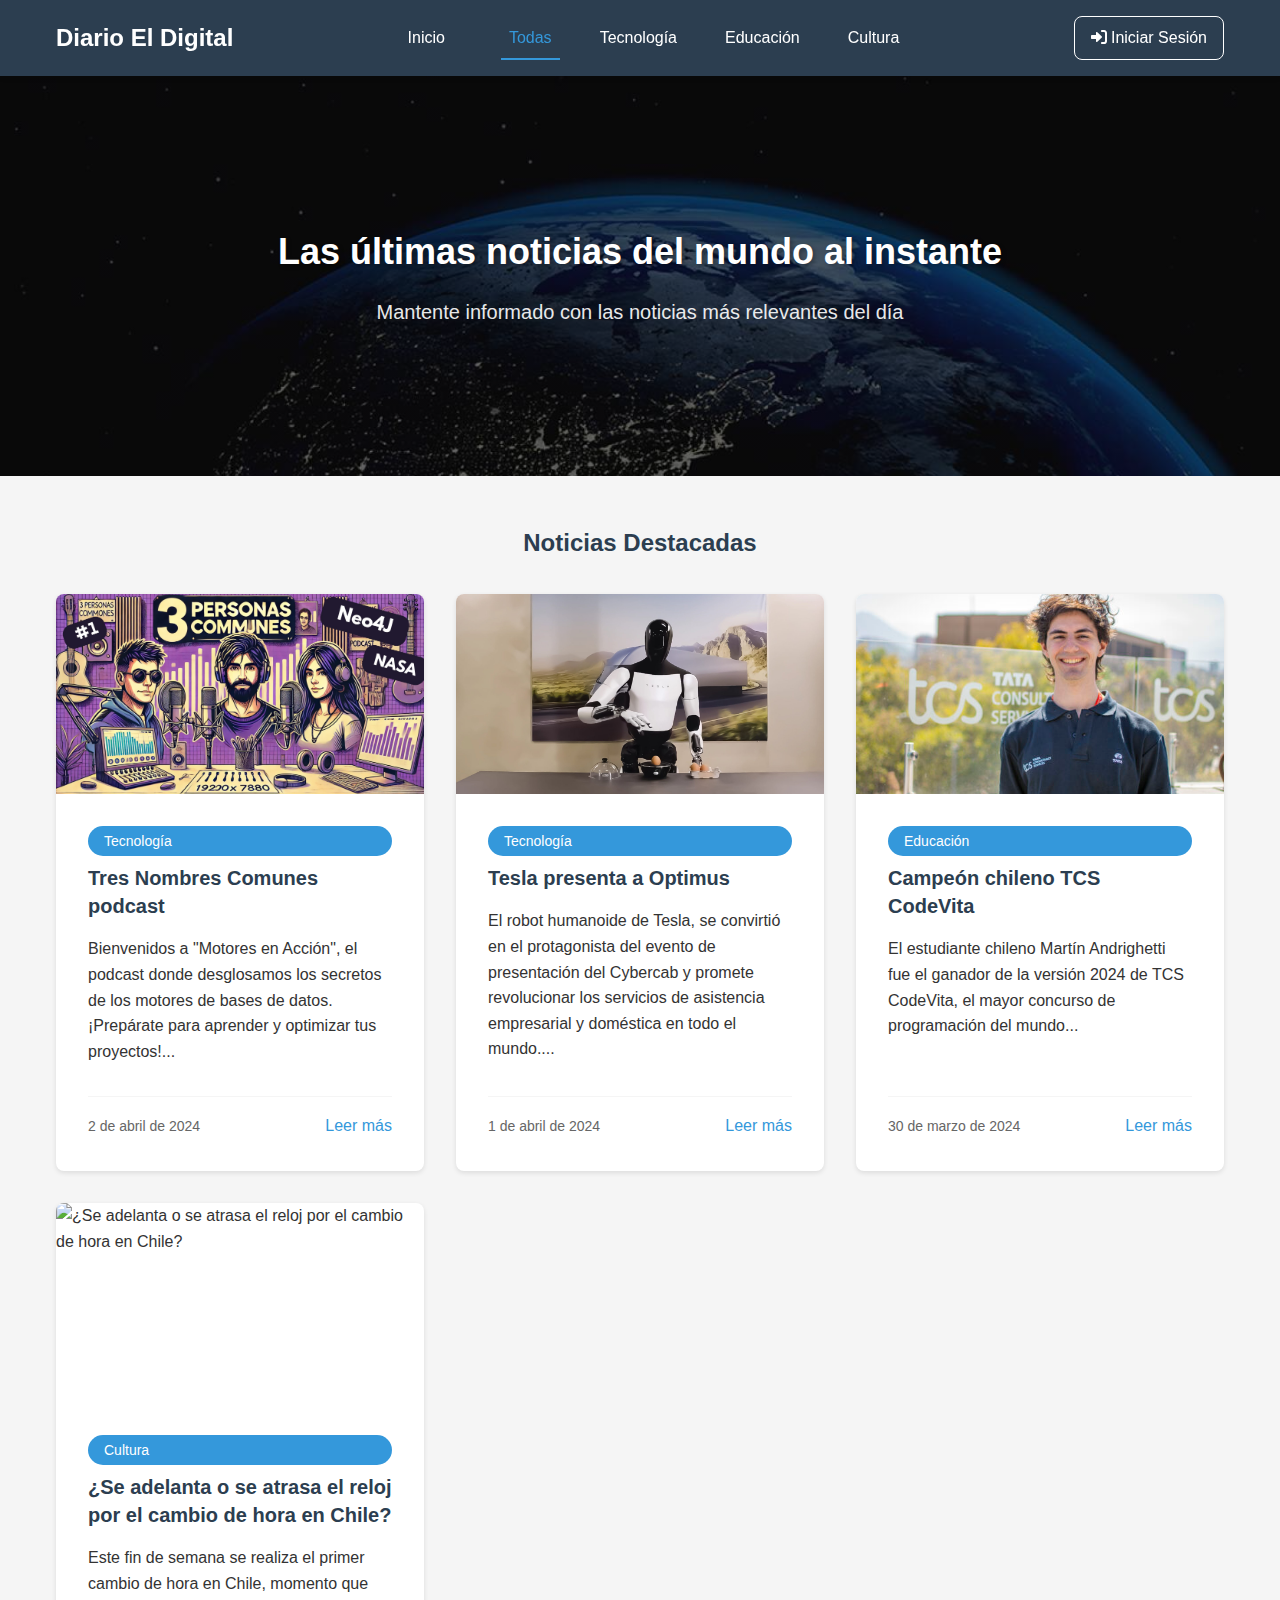
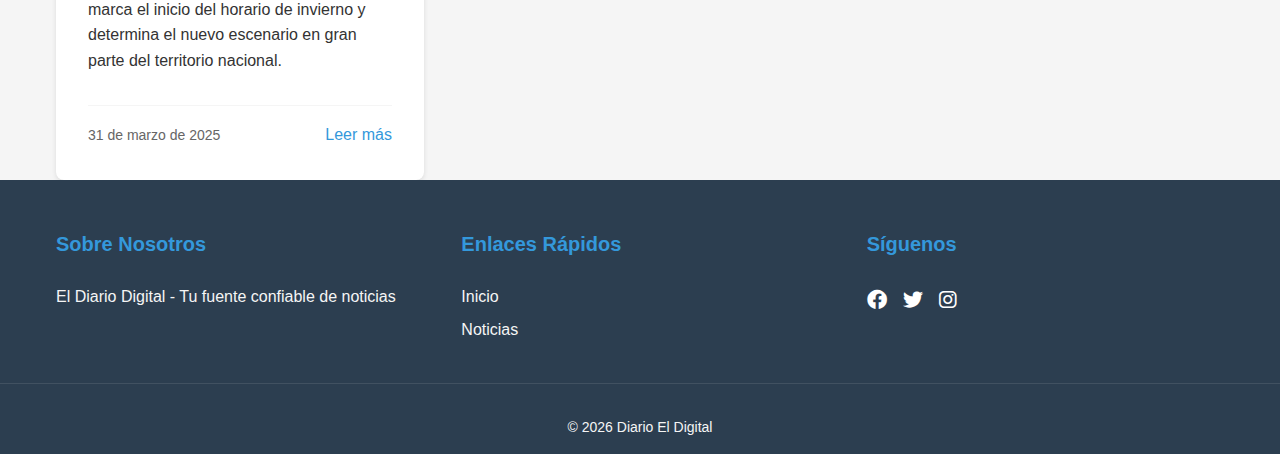
==== commit ebfee2f5: "b" ====
--- a/index.html
+++ b/index.html
@@ -3,19 +3,30 @@
 <head>
     <meta charset="UTF-8">
     <meta name="viewport" content="width=device-width, initial-scale=1.0">
-    <title>Periódico El Digital</title>
+    <meta name="description" content="El Diario Digital - Las últimas noticias del mundo al instante">
+    <meta name="keywords" content="noticias, actualidad, tecnología, deportes, cultura, educación">
+    <meta name="author" content="Tu Nombre">
+    
+    <title>El Diario Digital</title>
+    
+    <!-- Favicon -->
     <link rel="icon" href="assets/images/Icon D.png" type="image/x-icon">
+    
+    <!-- Estilos CSS -->
     <link rel="stylesheet" href="assets/css/main.css">
     <link rel="stylesheet" href="assets/css/header.css">
     <link rel="stylesheet" href="assets/css/footer.css">
     <link rel="stylesheet" href="assets/css/news.css">
-
+    
+    <!-- Font Awesome -->
     <link rel="stylesheet" href="https://cdnjs.cloudflare.com/ajax/libs/font-awesome/6.0.0/css/all.min.css">
 </head>
 <body>
+    <!-- Header Dinámico -->
     <div id="header"></div>
 
     <main>
+        <!-- Hero Section -->
         <section class="hero">
             <div class="hero-content">
                 <h2>Las últimas noticias del mundo al instante</h2>
@@ -23,14 +34,16 @@
             </div>
         </section>
 
+        <!-- Sección de Noticias -->
         <section class="featured-news">
             <h2>Noticias Destacadas</h2>
             <div class="news-grid">
-                <!-- El contenido se generará dinámicamente desde noticias.js -->
+                <!-- El contenido se genera dinámicamente desde noticias.js -->
             </div>
         </section>
     </main>
 
+    <!-- Footer Dinámico -->
     <div id="footer"></div>
 
     <!-- Modal de Login -->
@@ -38,7 +51,7 @@
         <div class="modal-content">
             <div class="modal-header">
                 <h2>Iniciar Sesión</h2>
-                <button class="close-modal">
+                <button class="close-modal" aria-label="Cerrar modal">
                     <i class="fas fa-times"></i>
                 </button>
             </div>
@@ -60,7 +73,7 @@
                     <div class="password-input">
                         <input type="password" id="password" name="password" required 
                                placeholder="Ingresa tu contraseña">
-                        <button type="button" class="toggle-password">
+                        <button type="button" class="toggle-password" aria-label="Mostrar contraseña">
                             <i class="fas fa-eye"></i>
                         </button>
                     </div>
@@ -74,6 +87,7 @@
         </div>
     </div>
 
+    <!-- Scripts -->
     <script src="assets/js/data/noticias.js"></script>
     <script src="assets/js/auth.js"></script>
     <script src="assets/js/main.js"></script>
--- a/assets/css/main.css
+++ b/assets/css/main.css
@@ -1,44 +1,80 @@
-/* Variables globales */
+/**
+ * Variables globales y configuración base del sitio
+ * Sistema de diseño modular y consistente
+ */
 :root {
+    /* Paleta de colores principal */
     --primary-color: #2c3e50;
     --secondary-color: #3498db;
-    --text-color: #333;
+    --accent-color: #e74c3c;
+    --text-color: #333333;
+    --text-light: #666666;
     --light-gray: #f5f5f5;
     --white: #ffffff;
+
+    /* Dimensiones y espaciado */
     --max-width: 1200px;
-}
-
-/* Reset y estilos base */
+    --spacing-xs: 0.25rem;
+    --spacing-sm: 0.5rem;
+    --spacing-md: 1rem;
+    --spacing-lg: 2rem;
+    --spacing-xl: 3rem;
+
+    /* Tipografía */
+    --font-primary: 'Arial', sans-serif;
+    --font-size-sm: 0.875rem;
+    --font-size-md: 1rem;
+    --font-size-lg: 1.25rem;
+    --font-size-xl: 1.5rem;
+
+    /* Bordes y sombras */
+    --border-radius: 8px;
+    --box-shadow: 0 2px 5px rgba(0, 0, 0, 0.1);
+    --box-shadow-hover: 0 5px 15px rgba(0, 0, 0, 0.2);
+
+    /* Transiciones */
+    --transition-fast: 0.2s ease;
+    --transition-normal: 0.3s ease;
+}
+
+/**
+ * Reset y estilos base
+ */
 * {
     margin: 0;
     padding: 0;
     box-sizing: border-box;
 }
 
+/* Layout base */
 body {
-    font-family: 'Arial', sans-serif;
+    min-height: 100vh;
+    display: flex;
+    flex-direction: column;
+    font-family: var(--font-primary);
     line-height: 1.6;
     color: var(--text-color);
-}
-
-/* Contenedores principales */
+    background-color: var(--light-gray);
+}
+
+main {
+    flex: 1;
+    display: flex;
+    flex-direction: column;
+}
+
+/**
+ * Contenedores principales
+ */
 .container {
     max-width: var(--max-width);
     margin: 0 auto;
-    padding: 0 20px;
-}
-
-/* Utilidades */
-.text-center {
-    text-align: center;
-}
-
-.mt-1 { margin-top: 1rem; }
-.mt-2 { margin-top: 2rem; }
-.mb-1 { margin-bottom: 1rem; }
-.mb-2 { margin-bottom: 2rem; }
-
-/* Modal */
+    padding: 0 var(--spacing-md);
+}
+
+/**
+ * Sistema de Modal
+ */
 .modal {
     display: none;
     position: fixed;
@@ -54,42 +90,52 @@
 
 .modal.show {
     display: flex;
+    animation: modalFadeIn var(--transition-normal);
 }
 
 .modal-content {
     background-color: var(--white);
-    padding: 2rem;
-    border-radius: 1rem;
+    padding: var(--spacing-lg);
+    border-radius: var(--border-radius);
     width: 90%;
     max-width: 400px;
     position: relative;
-    animation: modalSlideIn 0.3s ease;
+    animation: modalSlideIn var(--transition-normal);
 }
 
 .modal-header {
     display: flex;
     justify-content: space-between;
     align-items: center;
-    margin-bottom: 1.5rem;
+    margin-bottom: var(--spacing-lg);
 }
 
 .modal-header h2 {
     color: var(--primary-color);
     margin: 0;
+    font-size: var(--font-size-xl);
 }
 
 .close-modal {
     background: none;
     border: none;
-    font-size: 1.5rem;
-    color: #666;
+    font-size: var(--font-size-xl);
+    color: var(--text-light);
     cursor: pointer;
-    padding: 0.5rem;
-    transition: color 0.3s ease;
+    padding: var(--spacing-sm);
+    transition: color var(--transition-fast);
 }
 
 .close-modal:hover {
     color: var(--primary-color);
+}
+
+/**
+ * Animaciones
+ */
+@keyframes modalFadeIn {
+    from { opacity: 0; }
+    to { opacity: 1; }
 }
 
 @keyframes modalSlideIn {
@@ -100,6 +146,30 @@
     to {
         transform: translateY(0);
         opacity: 1;
+    }
+}
+
+/**
+ * Utilidades
+ */
+.text-center { text-align: center; }
+.mt-1 { margin-top: var(--spacing-md); }
+.mt-2 { margin-top: var(--spacing-lg); }
+.mb-1 { margin-bottom: var(--spacing-md); }
+.mb-2 { margin-bottom: var(--spacing-lg); }
+
+/**
+ * Media Queries
+ */
+@media (max-width: 768px) {
+    :root {
+        --spacing-lg: 1.5rem;
+        --spacing-xl: 2rem;
+    }
+
+    .modal-content {
+        width: 95%;
+        padding: var(--spacing-md);
     }
 }
 
--- a/assets/css/header.css
+++ b/assets/css/header.css
@@ -1,10 +1,11 @@
 /* Header y Navegación */
 .navbar {
     background-color: var(--primary-color);
-    padding: 1rem 0;
+    padding: var(--spacing-md) 0;
     position: sticky;
     top: 0;
-    z-index: 1000;
+    z-index: 100;
+    box-shadow: var(--box-shadow);
 }
 
 .navbar .container {
@@ -15,38 +16,39 @@
 
 .logo h1 {
     color: var(--white);
-    font-size: 1.5rem;
+    font-size: var(--font-size-xl);
     margin: 0;
 }
 
 .nav-links {
     display: flex;
-    gap: 2rem;
+    gap: var(--spacing-lg);
 }
 
-.nav-links a {
+.nav-link {
     color: var(--white);
     text-decoration: none;
     font-weight: 500;
-    transition: color 0.3s ease;
+    transition: color var(--transition-normal);
+    padding: var(--spacing-xs) var(--spacing-sm);
 }
 
-.nav-links a:hover,
-.nav-links a.active {
+.nav-link:hover,
+.nav-link.active {
     color: var(--secondary-color);
 }
 
 .auth-buttons {
     display: flex;
-    gap: 1rem;
+    gap: var(--spacing-md);
 }
 
 .auth-buttons a {
-    padding: 0.5rem 1rem;
-    border-radius: 4px;
+    padding: var(--spacing-sm) var(--spacing-md);
+    border-radius: var(--border-radius);
     text-decoration: none;
     font-weight: 500;
-    transition: all 0.3s ease;
+    transition: all var(--transition-normal);
 }
 
 .login-btn {
@@ -74,16 +76,16 @@
     background: none;
     border: none;
     color: var(--white);
-    font-size: 1.5rem;
+    font-size: var(--font-size-xl);
     cursor: pointer;
-    padding: 0.5rem;
+    padding: var(--spacing-sm);
 }
 
 /* Responsive */
 @media (max-width: 768px) {
     .navbar .container {
         flex-direction: column;
-        gap: 1rem;
+        gap: var(--spacing-md);
     }
 
     .nav-links {
@@ -91,15 +93,19 @@
         width: 100%;
         flex-direction: column;
         align-items: center;
-        padding: 1rem 0;
+        padding: var(--spacing-md) 0;
     }
 
     .nav-links.show {
         display: flex;
     }
 
-    .navbar .container {
-        flex-wrap: wrap;
+    .category-filters {
+        flex-direction: column;
+        gap: var(--spacing-sm);
+        margin-left: 0;
+        width: 100%;
+        text-align: center;
     }
 
     .auth-buttons {
@@ -113,13 +119,16 @@
 
     .mobile-menu-btn {
         display: block;
+        position: absolute;
+        top: var(--spacing-md);
+        right: var(--spacing-md);
     }
 }
 
 .category-filters {
     display: flex;
-    gap: 2rem;
-    margin-left: 1rem;
+    gap: var(--spacing-lg);
+    margin-left: var(--spacing-md);
 }
 
 .category-filters .nav-link {
@@ -140,7 +149,7 @@
 @media (max-width: 768px) {
     .category-filters {
         flex-direction: column;
-        gap: 1rem;
+        gap: var(--spacing-sm);
         margin-left: 0;
         width: 100%;
         text-align: center;
--- a/assets/css/footer.css
+++ b/assets/css/footer.css
@@ -1,70 +1,110 @@
-/* Footer */
-footer {
+/**
+ * Estilos del pie de página
+ * Sistema modular para el footer del sitio
+ */
+
+/* Corregir el selector del footer */
+#footer footer, /* Para cuando se genera dinámicamente */
+.footer {
     background-color: var(--primary-color);
     color: var(--white);
-    padding: 3rem 0 1rem;
-    margin-top: 3rem;
+    padding: var(--spacing-xl) 0 var(--spacing-md);
+    width: 100%;
 }
 
+/* Contenido Principal del Footer */
+#footer .footer-content,
 .footer-content {
     display: grid;
     grid-template-columns: repeat(auto-fit, minmax(250px, 1fr));
-    gap: 2rem;
+    gap: var(--spacing-xl);
     max-width: var(--max-width);
     margin: 0 auto;
-    padding: 0 20px;
+    padding: 0 var(--spacing-md);
+}
+
+/* Secciones del Footer */
+.footer-section {
+    display: flex;
+    flex-direction: column;
+    gap: var(--spacing-md);
 }
 
 .footer-section h3 {
     color: var(--secondary-color);
-    margin-bottom: 1rem;
+    font-size: var(--font-size-lg);
+    margin-bottom: var(--spacing-sm);
 }
 
+.footer-section p {
+    color: var(--light-gray);
+    line-height: 1.6;
+}
+
+/* Enlaces del Footer */
 .footer-section ul {
     list-style: none;
+    padding: 0;
 }
 
 .footer-section ul li {
-    margin-bottom: 0.5rem;
+    margin-bottom: var(--spacing-sm);
 }
 
-.footer-section a {
-    color: var(--white);
+.footer-section ul a {
+    color: var(--light-gray);
     text-decoration: none;
-    transition: color 0.3s ease;
+    transition: color var(--transition-normal);
+    display: inline-block;
 }
 
-.footer-section a:hover {
+.footer-section ul a:hover {
     color: var(--secondary-color);
+    transform: translateX(var(--spacing-xs));
 }
 
+/* Redes Sociales */
 .social-links {
     display: flex;
-    gap: 1rem;
+    gap: var(--spacing-md);
 }
 
 .social-links a {
     color: var(--white);
-    font-size: 1.5rem;
-    transition: color 0.3s ease;
+    font-size: var(--font-size-lg);
+    transition: all var(--transition-normal);
 }
 
 .social-links a:hover {
     color: var(--secondary-color);
+    transform: translateY(-3px);
 }
 
+/* Copyright */
 .footer-bottom {
     text-align: center;
-    margin-top: 2rem;
-    padding-top: 1rem;
+    padding-top: var(--spacing-lg);
+    margin-top: var(--spacing-lg);
     border-top: 1px solid rgba(255, 255, 255, 0.1);
 }
 
-/* Responsive */
+.footer-bottom p {
+    color: var(--light-gray);
+    font-size: var(--font-size-sm);
+}
+
+/**
+ * Responsive Design
+ */
 @media (max-width: 768px) {
     .footer-content {
         grid-template-columns: 1fr;
         text-align: center;
+        gap: var(--spacing-lg);
+    }
+
+    .footer-section {
+        align-items: center;
     }
 
     .social-links {
--- a/assets/css/news.css
+++ b/assets/css/news.css
@@ -1,6 +1,12 @@
+/**
+ * Estilos para la sección de noticias
+ * Incluye hero section, cards de noticias y filtros
+ */
+
 /* Hero Section */
 .hero {
-    background: linear-gradient(rgba(0, 0, 0, 0.5), rgba(0, 0, 0, 0.5)), url('../images/Mundo.jpg');
+    background: linear-gradient(rgba(0, 0, 0, 0.6), rgba(0, 0, 0, 0.6)), 
+                url('../images/Mundo.jpg');
     background-size: cover;
     background-position: center;
     height: 400px;
@@ -9,75 +15,117 @@
     justify-content: center;
     text-align: center;
     color: var(--white);
-    margin-bottom: 3rem;
+    margin-bottom: var(--spacing-xl);
 }
 
 .hero-content {
     max-width: 800px;
-    padding: 0 20px;
+    padding: 0 var(--spacing-md);
 }
 
 .hero-content h2 {
-    font-size: 2.5rem;
-    margin-bottom: 1rem;
+    font-size: calc(var(--font-size-xl) * 1.5);
+    margin-bottom: var(--spacing-md);
+    text-shadow: 2px 2px 4px rgba(0, 0, 0, 0.3);
 }
 
 .hero-content p {
-    font-size: 1.2rem;
+    font-size: var(--font-size-lg);
     opacity: 0.9;
 }
 
-/* Featured News Section */
+/* Sección de Noticias Destacadas */
 .featured-news {
     max-width: var(--max-width);
     margin: 0 auto;
-    padding: 0 20px;
+    padding: 0 var(--spacing-md);
 }
 
 .featured-news h2 {
     text-align: center;
-    margin-bottom: 2rem;
+    margin-bottom: var(--spacing-lg);
     color: var(--primary-color);
+    font-size: var(--font-size-xl);
 }
 
+/* Grid de Noticias */
 .news-grid {
     display: grid;
     grid-template-columns: repeat(auto-fit, minmax(300px, 1fr));
-    gap: 2rem;
+    gap: var(--spacing-lg);
 }
 
+/* Tarjetas de Noticias */
 .news-card {
     background: var(--white);
-    border-radius: 8px;
+    border-radius: var(--border-radius);
     overflow: hidden;
-    box-shadow: 0 2px 5px rgba(0, 0, 0, 0.1);
-    transition: transform 0.3s ease;
+    box-shadow: var(--box-shadow);
+    transition: transform var(--transition-normal);
+    display: flex;
+    flex-direction: column;
 }
 
 .news-card:hover {
     transform: translateY(-5px);
+    box-shadow: var(--box-shadow-hover);
 }
 
 .news-card img {
     width: 100%;
     height: 200px;
     object-fit: cover;
+    transition: transform var(--transition-normal);
+}
+
+.news-card:hover img {
+    transform: scale(1.05);
 }
 
 .news-content {
-    padding: 1.5rem;
+    padding: var(--spacing-lg);
+    flex-grow: 1;
+    display: flex;
+    flex-direction: column;
 }
 
 .news-content h3 {
     color: var(--primary-color);
-    margin-bottom: 1rem;
-    font-size: 1.2rem;
+    margin-bottom: var(--spacing-md);
+    font-size: var(--font-size-lg);
+    line-height: 1.4;
 }
 
 .news-content p {
     color: var(--text-color);
-    margin-bottom: 1rem;
+    margin-bottom: var(--spacing-md);
     line-height: 1.6;
+    flex-grow: 1;
+}
+
+/* Categoría y Metadatos */
+.news-category {
+    display: inline-block;
+    background-color: var(--secondary-color);
+    color: var(--white);
+    padding: var(--spacing-xs) var(--spacing-md);
+    border-radius: 1rem;
+    font-size: var(--font-size-sm);
+    margin-bottom: var(--spacing-sm);
+}
+
+.news-footer {
+    display: flex;
+    justify-content: space-between;
+    align-items: center;
+    margin-top: var(--spacing-md);
+    padding-top: var(--spacing-md);
+    border-top: 1px solid var(--light-gray);
+}
+
+.news-date {
+    color: var(--text-light);
+    font-size: var(--font-size-sm);
 }
 
 .read-more {
@@ -85,50 +133,30 @@
     color: var(--secondary-color);
     text-decoration: none;
     font-weight: 500;
-    transition: color 0.3s ease;
+    transition: color var(--transition-normal);
 }
 
 .read-more:hover {
-    color: #2980b9;
+    color: var(--primary-color);
 }
 
-/* Responsive */
-@media (max-width: 768px) {
-    .hero {
-        height: 300px;
-    }
-
-    .hero-content h2 {
-        font-size: 2rem;
-    }
-
-    .hero-content p {
-        font-size: 1rem;
-    }
-
-    .news-grid {
-        grid-template-columns: 1fr;
-    }
-}
-
-/* Filtros de noticias */
-
+/* Filtros de Noticias */
 .news-filters {
     display: flex;
-    gap: 1rem;
-    margin-bottom: 2rem;
+    gap: var(--spacing-md);
+    margin-bottom: var(--spacing-lg);
     flex-wrap: wrap;
     justify-content: center;
 }
 
 .filter-btn {
-    padding: 0.5rem 1rem;
+    padding: var(--spacing-sm) var(--spacing-md);
     border: 1px solid var(--primary-color);
     background: none;
     color: var(--primary-color);
     border-radius: 2rem;
     cursor: pointer;
-    transition: all 0.3s ease;
+    transition: all var(--transition-normal);
 }
 
 .filter-btn:hover,
@@ -137,27 +165,31 @@
     color: var(--white);
 }
 
+/**
+ * Responsive Design
+ */
+@media (max-width: 768px) {
+    .hero {
+        height: 300px;
+    }
 
-.news-category {
-    display: inline-block;
-    background-color: var(--secondary-color);
-    color: var(--white);
-    padding: 0.25rem 0.75rem;
-    border-radius: 1rem;
-    font-size: 0.875rem;
-    margin-bottom: 0.5rem;
-}
+    .hero-content h2 {
+        font-size: var(--font-size-xl);
+    }
 
-.news-footer {
-    display: flex;
-    justify-content: space-between;
-    align-items: center;
-    margin-top: 1rem;
-    padding-top: 1rem;
-    border-top: 1px solid #eee;
-}
+    .hero-content p {
+        font-size: var(--font-size-md);
+    }
 
-.news-date {
-    color: #666;
-    font-size: 0.875rem;
+    .news-grid {
+        grid-template-columns: 1fr;
+    }
+
+    .news-card img {
+        height: 180px;
+    }
+
+    .news-content {
+        padding: var(--spacing-md);
+    }
 } 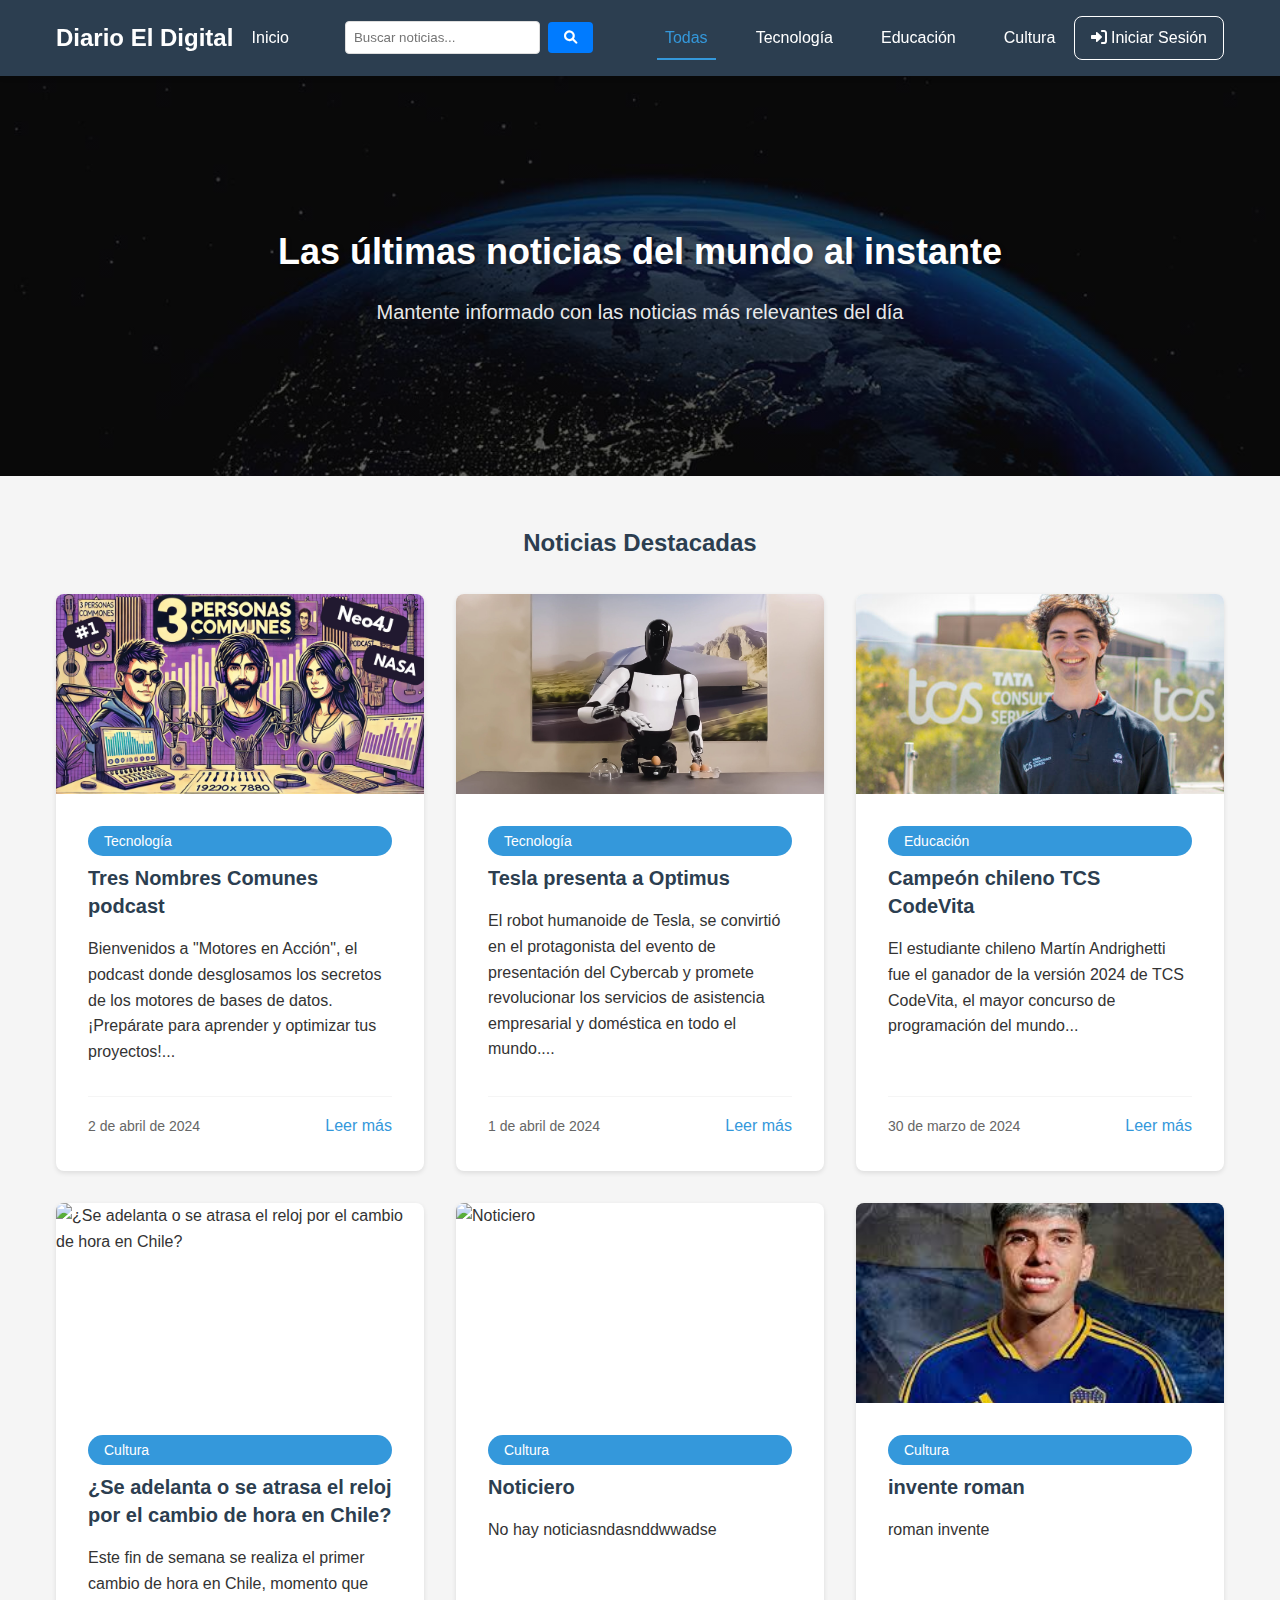
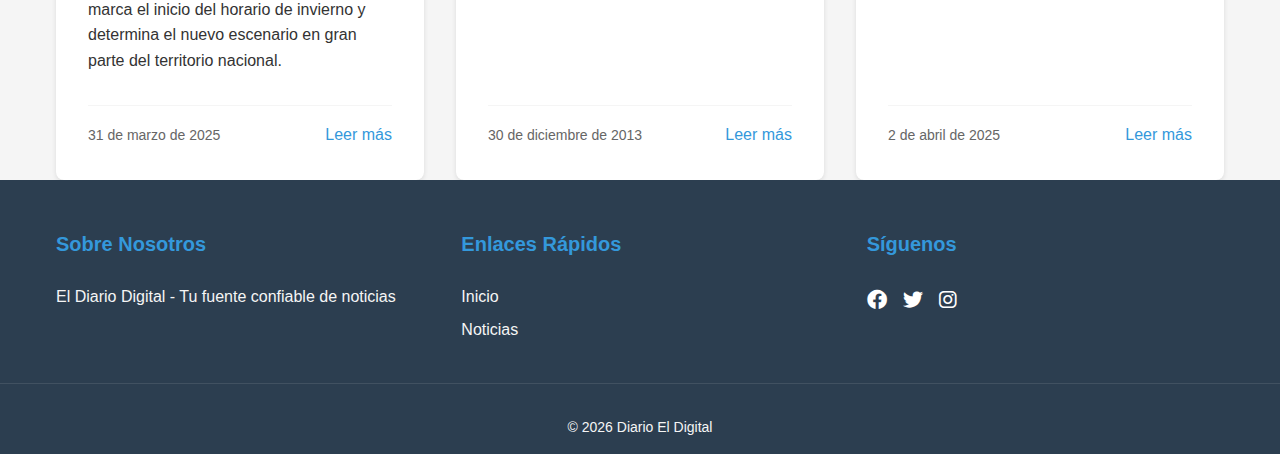
==== commit 798b51eb: "funcionalidad hecha" ====
--- a/index.html
+++ b/index.html
@@ -91,5 +91,6 @@
     <script src="assets/js/data/noticias.js"></script>
     <script src="assets/js/auth.js"></script>
     <script src="assets/js/main.js"></script>
+    <script src="assets/js/search.js"></script>
 </body>
-</html> +</html>--- a/assets/css/header.css
+++ b/assets/css/header.css
@@ -154,4 +154,31 @@
         width: 100%;
         text-align: center;
     }
-} +}
+
+/* Search Container */
+.search-container {
+    display: flex;
+    align-items: center;
+    margin: 0 1rem;
+}
+
+#searchInput {
+    padding: 0.5rem;
+    border: 1px solid #ddd;
+    border-radius: 4px;
+    margin-right: 0.5rem;
+}
+
+#searchButton {
+    padding: 0.5rem 1rem;
+    background-color: #007bff;
+    color: white;
+    border: none;
+    border-radius: 4px;
+    cursor: pointer;
+}
+
+#searchButton:hover {
+    background-color: #0056b3;
+}